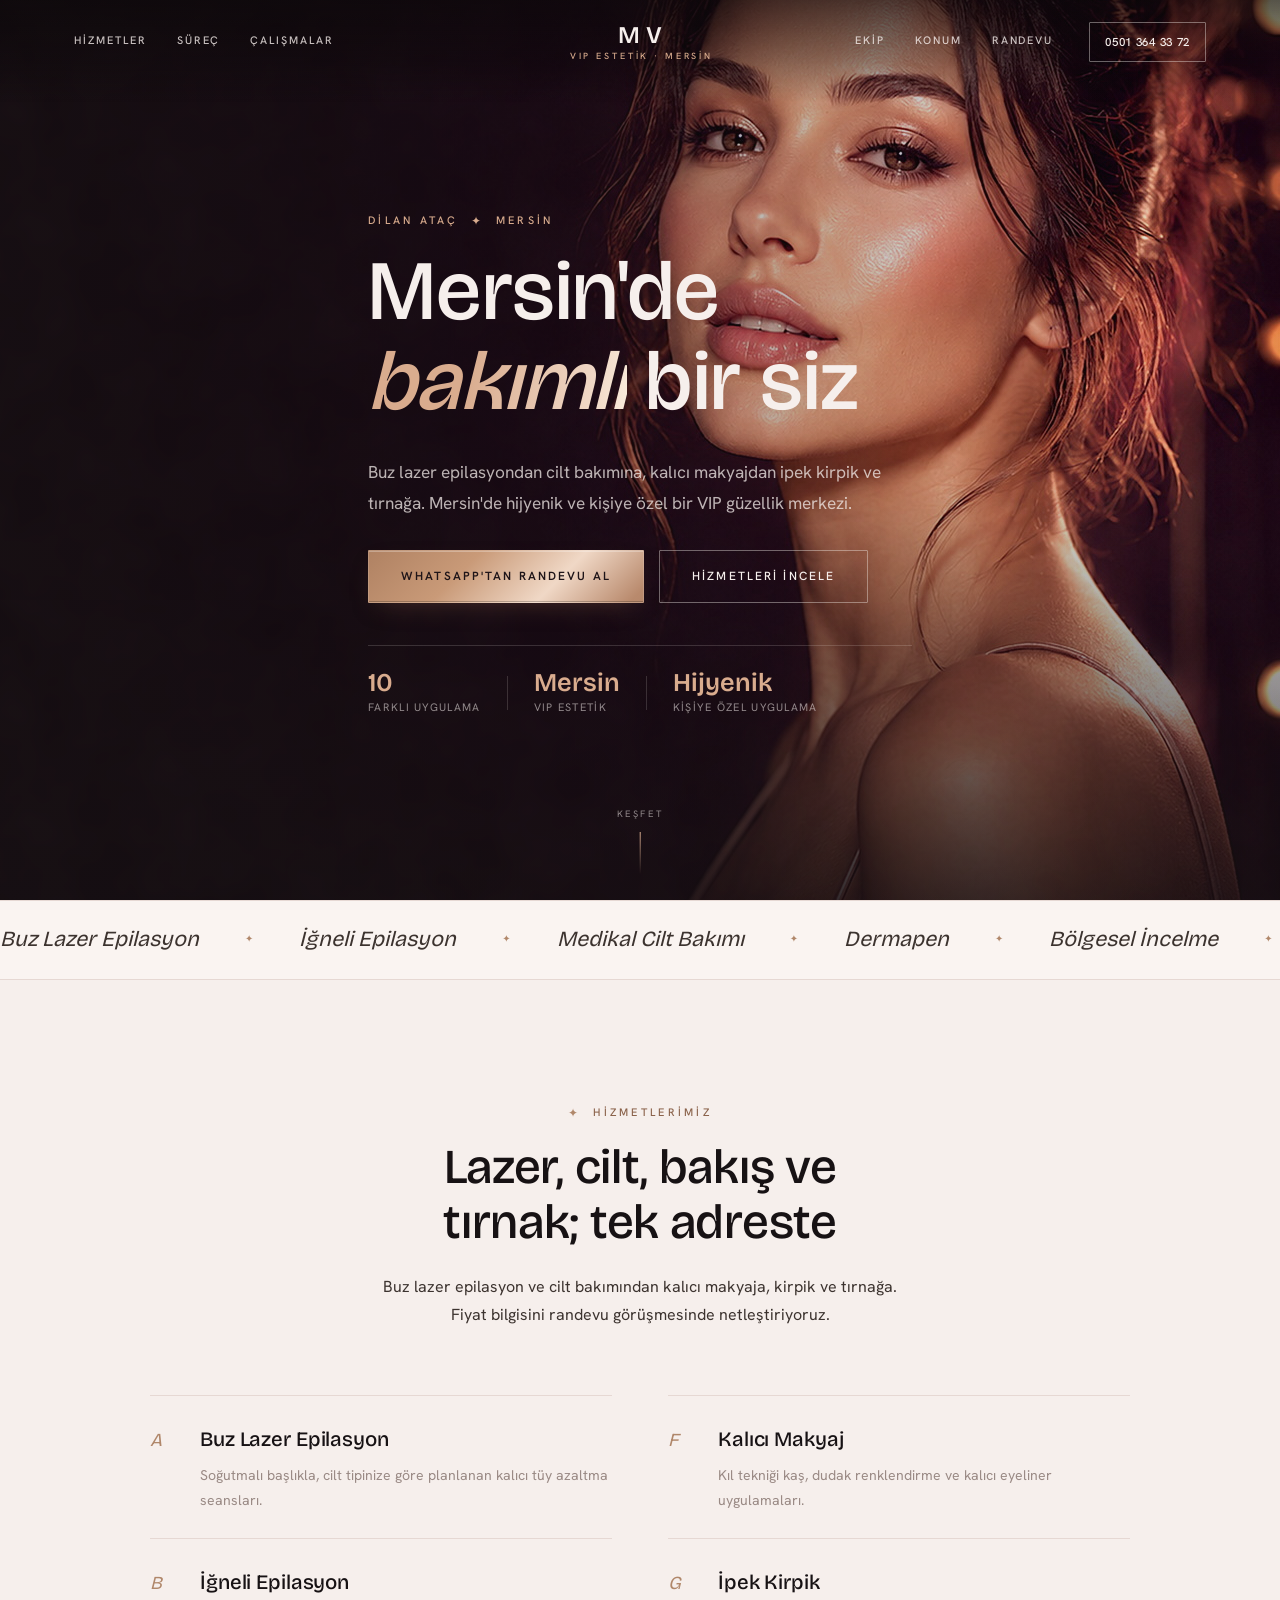
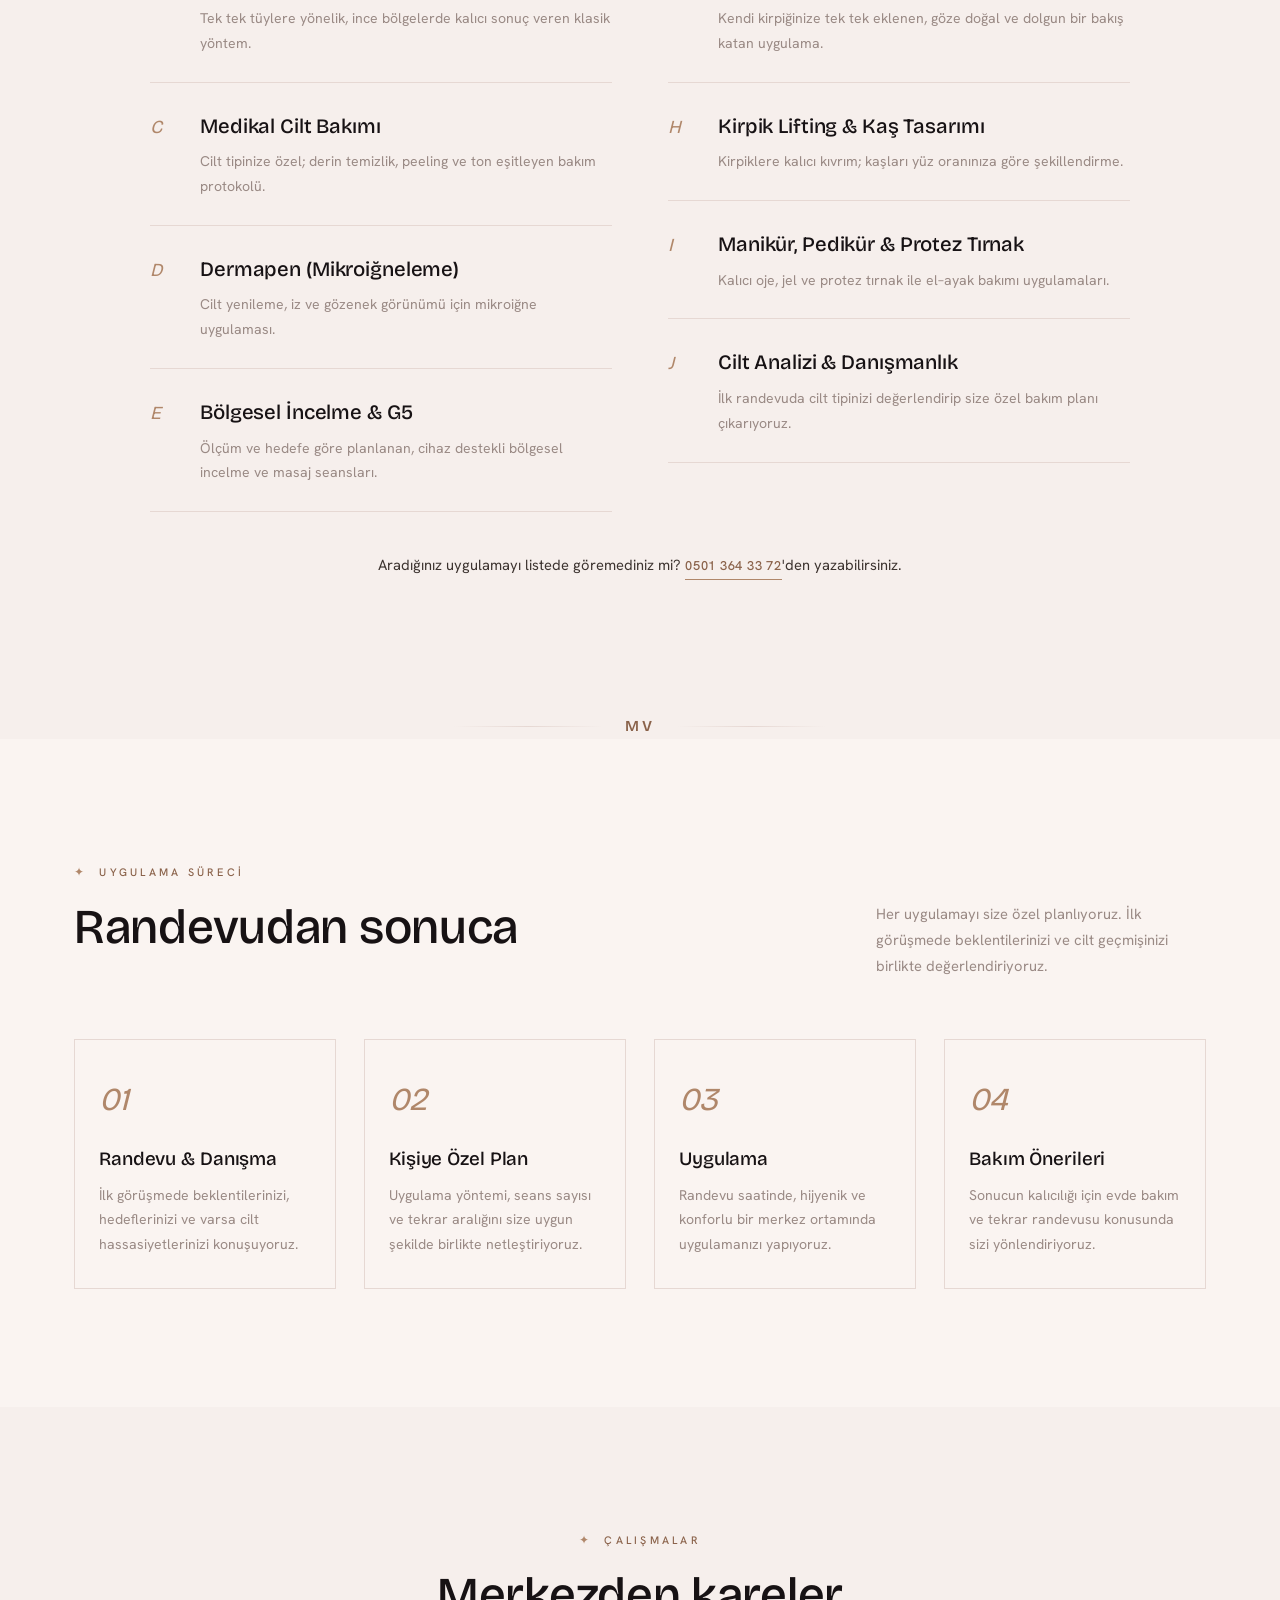
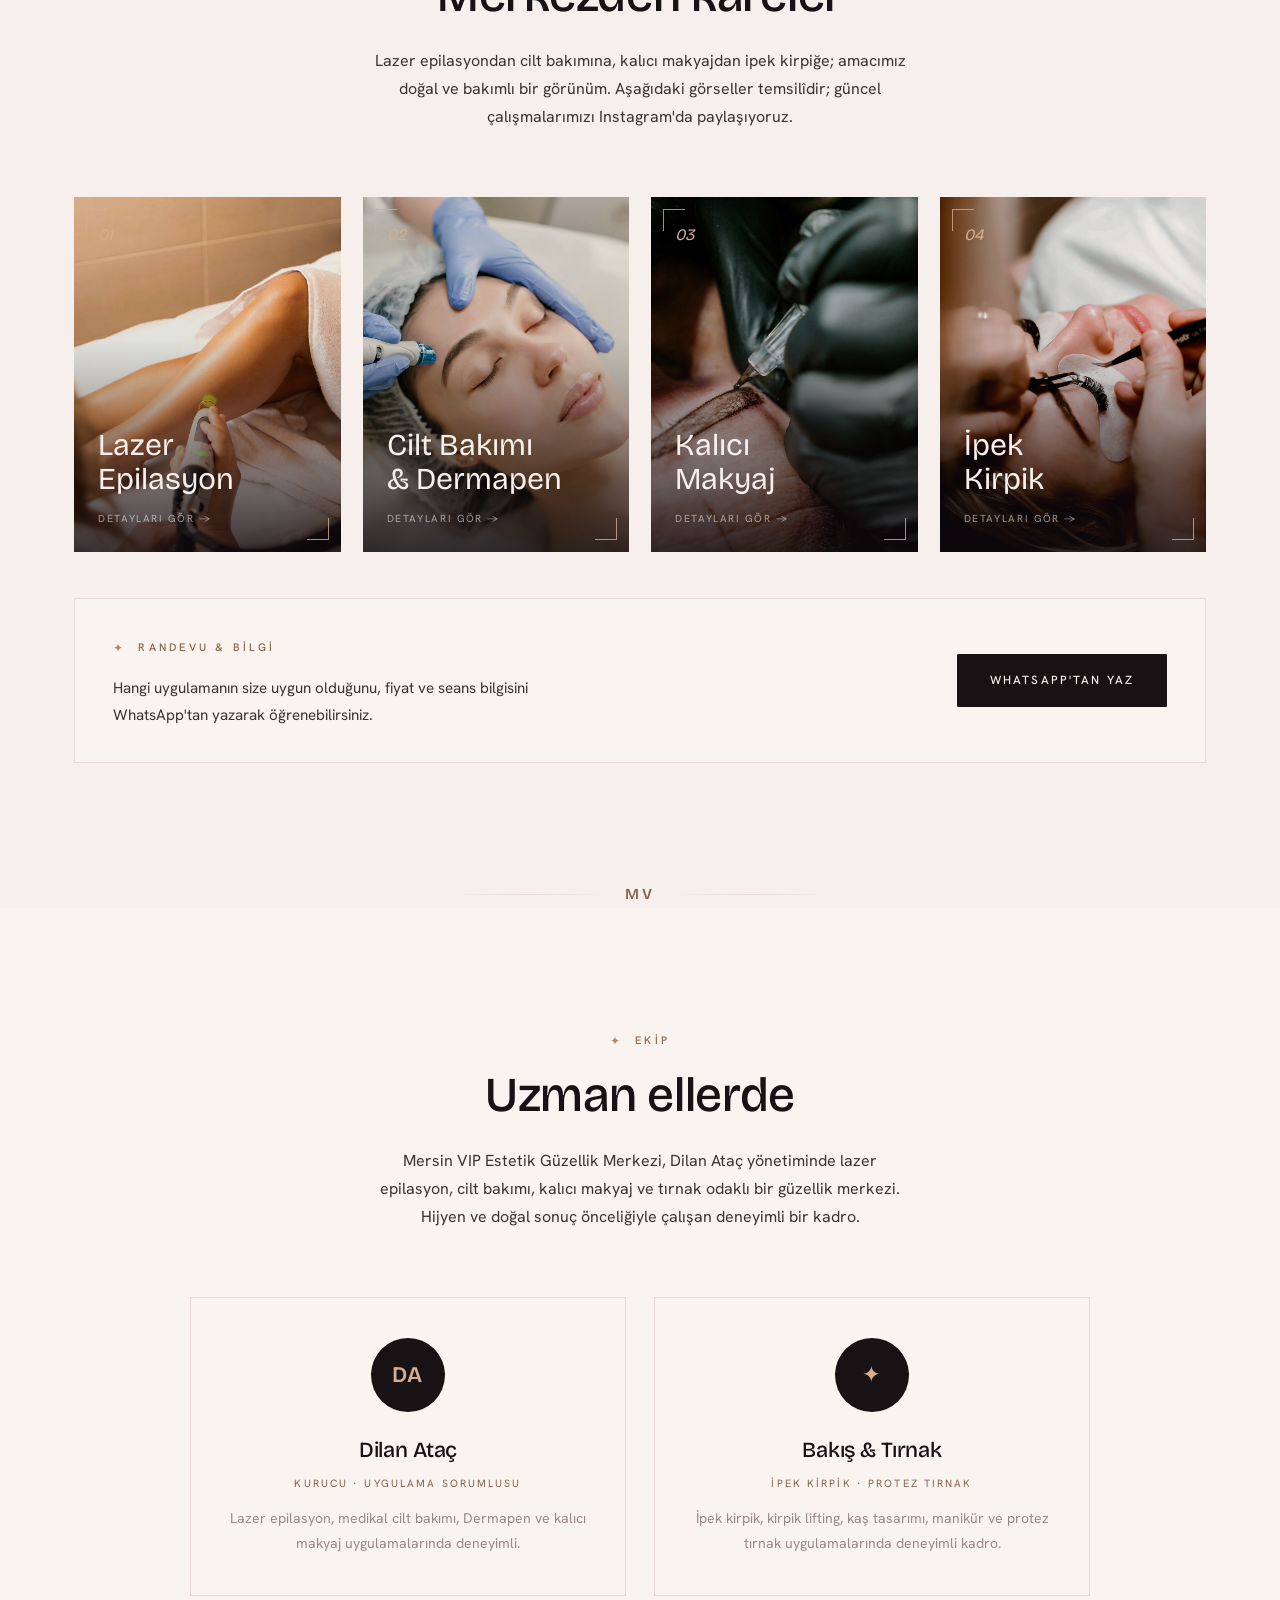
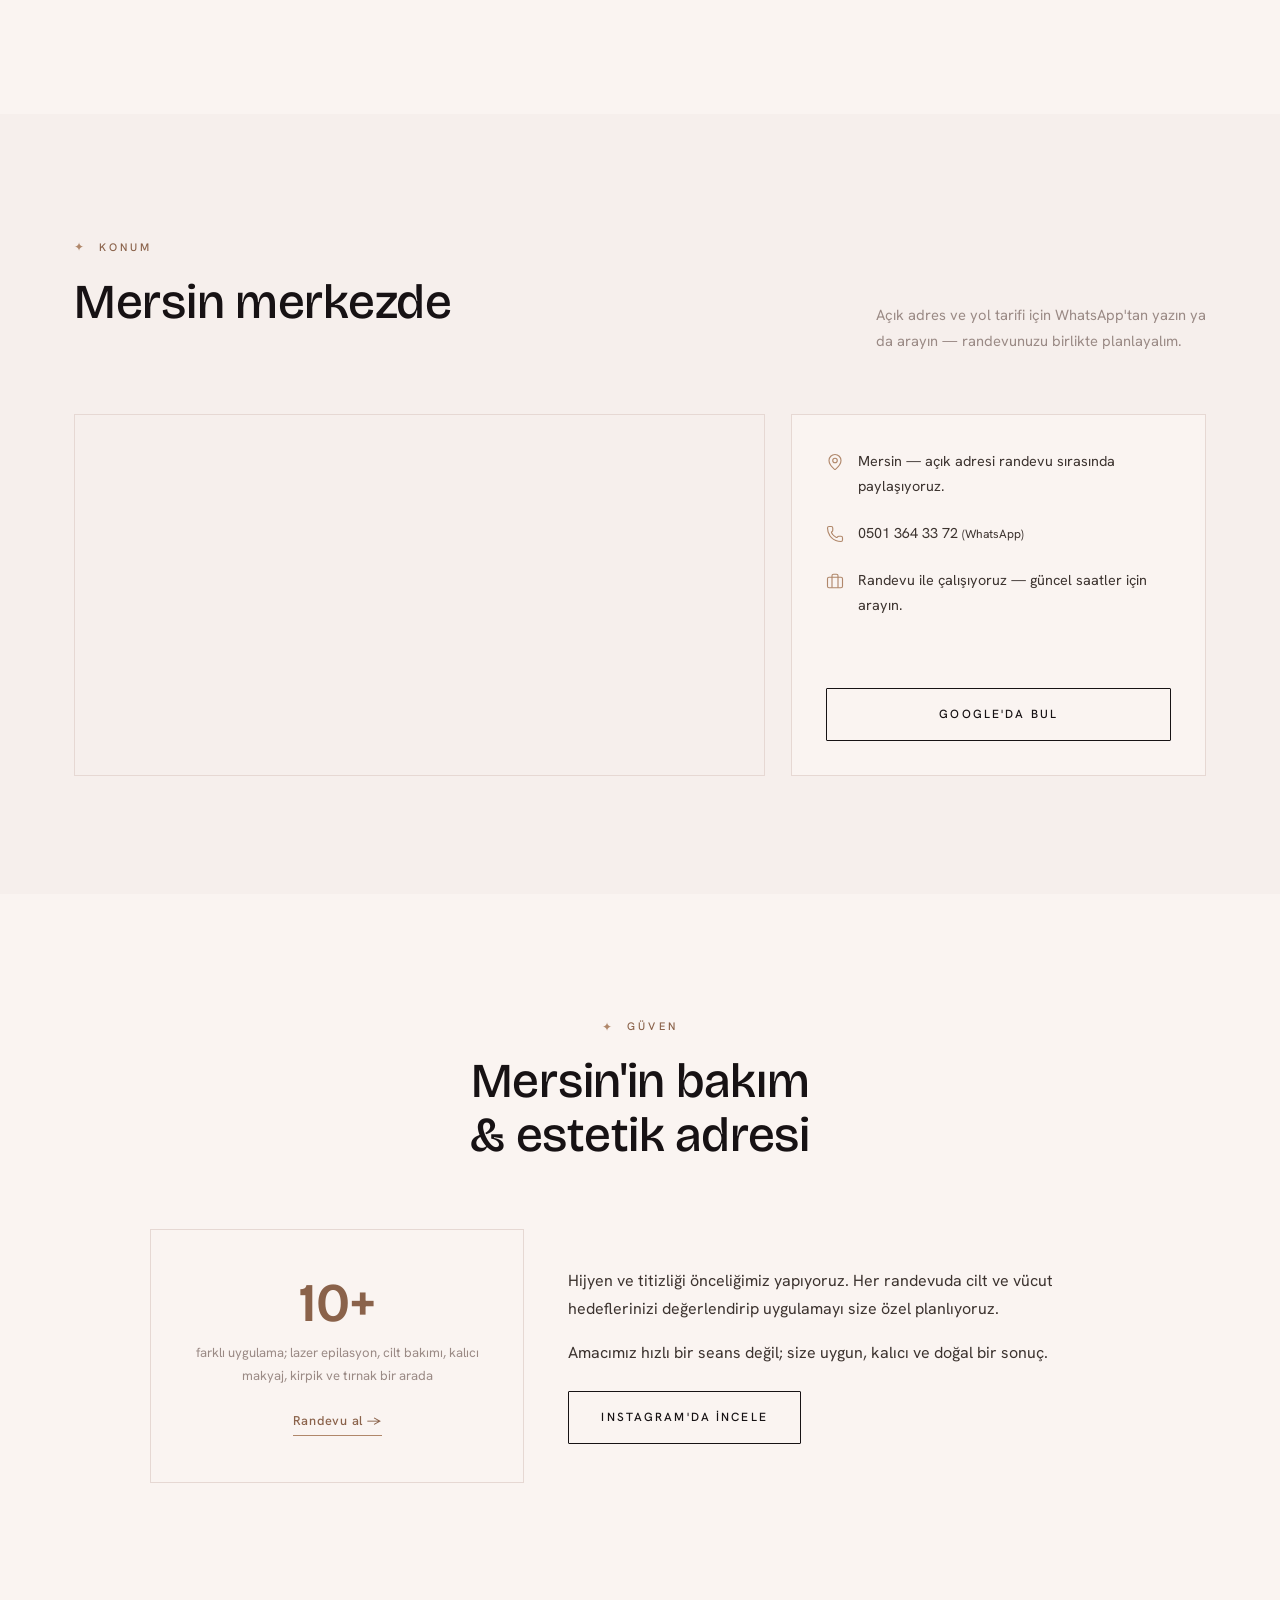
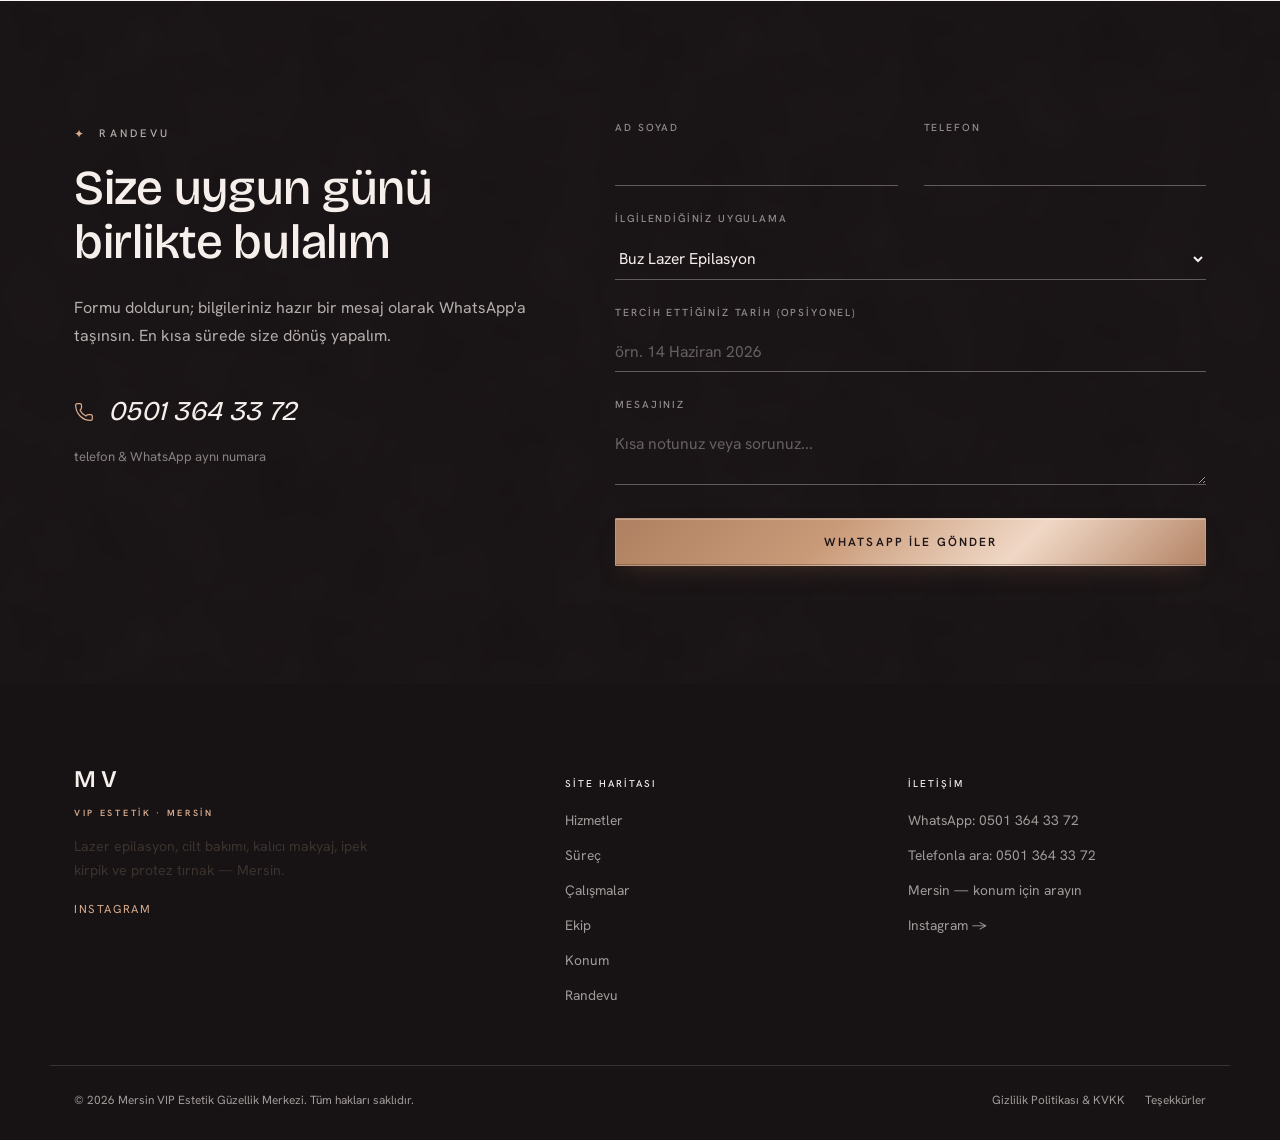
==== index.html @ 40fb7414 "Mersin VIP Estetik Güzellik Merkezi — tanıtım sitesi (Rose Noir, header fix)" ====
<!DOCTYPE html>
<html lang="tr" class="no-js">
<head>
<meta charset="UTF-8">
<script>document.documentElement.classList.remove('no-js');document.documentElement.classList.add('js');</script>
<meta name="viewport" content="width=device-width, initial-scale=1.0">
<meta name="theme-color" content="#171214">
<title>Mersin VIP Estetik Güzellik Merkezi | Lazer Epilasyon, Cilt Bakımı & Kalıcı Makyaj</title>
<meta name="description" content="Mersin VIP Estetik Güzellik Merkezi (Dilan Ataç) — buz lazer epilasyon, iğneli epilasyon, medikal cilt bakımı, Dermapen, bölgesel incelme, kalıcı makyaj, ipek kirpik ve protez tırnak. Hijyenik, kişiye özel. Randevu & WhatsApp: 0501 364 33 72.">
<meta name="robots" content="index, follow">
<meta name="author" content="Mersin VIP Estetik Güzellik Merkezi">
<link rel="canonical" href="https://frostaqemelih.github.io/mersin-vip-estetik/">

<meta property="og:type" content="business.business">
<meta property="og:site_name" content="Mersin VIP Estetik Güzellik Merkezi">
<meta property="og:title" content="Mersin VIP Estetik Güzellik Merkezi | Lazer Epilasyon & Cilt Bakımı">
<meta property="og:description" content="Mersin'de lazer epilasyon, cilt bakımı, kalıcı makyaj, ipek kirpik ve protez tırnak — hijyenik, kişiye özel bir güzellik merkezi. Randevu & WhatsApp: 0501 364 33 72.">
<meta property="og:image" content="https://frostaqemelih.github.io/mersin-vip-estetik/images/og-cover.jpg">
<meta property="og:image:alt" content="Mersin VIP Estetik Güzellik Merkezi — rose gold monogramlı marka görseli">
<meta property="og:url" content="https://frostaqemelih.github.io/mersin-vip-estetik/">
<meta property="og:locale" content="tr_TR">
<meta name="twitter:card" content="summary_large_image">
<meta name="twitter:title" content="Mersin VIP Estetik Güzellik Merkezi | Lazer Epilasyon & Cilt Bakımı">
<meta name="twitter:description" content="Mersin'de lazer epilasyon, cilt bakımı, kalıcı makyaj, ipek kirpik ve protez tırnak. Hijyenik, kişiye özel bir güzellik merkezi. Randevu & WhatsApp: 0501 364 33 72.">
<meta name="twitter:image" content="https://frostaqemelih.github.io/mersin-vip-estetik/images/og-cover.jpg">

<!-- YAYIN NOTU: Meta/OG/JSON-LD/robots.txt/sitemap.xml içindeki https://frostaqemelih.github.io/mersin-vip-estetik adresi
     yer tutucudur. Gerçek alan adı bağlandığında tüm dosyalarda tek seferde değiştirin. -->
<!-- ADRES: İşletmenin açık adresi (mahalle/cadde/no) IG bio'da yoktu; işletmeden alınıp
     JSON-LD "address", Konum bölümü ve harita sorgusu güncellenmelidir. -->
<!-- GOOGLE SEARCH CONSOLE: Doğrulama meta etiketi işletme sahibinin kendi Google hesabıyla
     eklenmelidir; bu adım tarafımızdan tamamlanamaz. Kod alındığında alttaki satırı açın:
<meta name="google-site-verification" content="BURAYA-DOGRULAMA-KODU">
-->

<link rel="icon" href="data:image/svg+xml,%3Csvg xmlns='http://www.w3.org/2000/svg' viewBox='0 0 100 100'%3E%3Crect width='100' height='100' rx='6' fill='%23171214'/%3E%3Ctext x='50' y='62' font-family='Georgia,serif' font-weight='600' font-size='34' fill='%23f0d8c6' text-anchor='middle' letter-spacing='1'%3EMV%3C/text%3E%3C/svg%3E">
<link rel="apple-touch-icon" href="data:image/svg+xml,%3Csvg xmlns='http://www.w3.org/2000/svg' viewBox='0 0 100 100'%3E%3Crect width='100' height='100' fill='%23171214'/%3E%3Ctext x='50' y='62' font-family='Georgia,serif' font-weight='600' font-size='34' fill='%23f0d8c6' text-anchor='middle'%3EMV%3C/text%3E%3C/svg%3E">
<link rel="preconnect" href="https://fonts.googleapis.com">
<link rel="preconnect" href="https://fonts.gstatic.com" crossorigin>
<link rel="stylesheet" href="styles.css?v=1">

<script type="application/ld+json">
{
  "@context": "https://schema.org",
  "@type": "BeautySalon",
  "name": "Mersin VIP Estetik Güzellik Merkezi",
  "image": "https://frostaqemelih.github.io/mersin-vip-estetik/images/og-cover.jpg",
  "description": "Mersin'de buz lazer epilasyon, iğneli epilasyon, medikal cilt bakımı, Dermapen, bölgesel incelme, kalıcı makyaj, ipek kirpik ve protez tırnak sunan güzellik merkezi. Hijyenik; her uygulama kişiye özel planlanır.",
  "url": "https://frostaqemelih.github.io/mersin-vip-estetik/",
  "telephone": "+905013643372",
  "priceRange": "₺₺",
  "address": {
    "@type": "PostalAddress",
    "addressLocality": "Mersin",
    "addressRegion": "Mersin",
    "addressCountry": "TR"
  },
  "areaServed": { "@type": "AdministrativeArea", "name": "Mersin" },
  "sameAs": [
    "https://www.instagram.com/mersinvipestetikguzellik/"
  ],
  "makesOffer": [
    { "@type": "Offer", "itemOffered": { "@type": "Service", "name": "Buz Lazer Epilasyon" } },
    { "@type": "Offer", "itemOffered": { "@type": "Service", "name": "İğneli Epilasyon" } },
    { "@type": "Offer", "itemOffered": { "@type": "Service", "name": "Medikal Cilt Bakımı" } },
    { "@type": "Offer", "itemOffered": { "@type": "Service", "name": "Dermapen (Mikroiğneleme)" } },
    { "@type": "Offer", "itemOffered": { "@type": "Service", "name": "Bölgesel İncelme ve G5" } },
    { "@type": "Offer", "itemOffered": { "@type": "Service", "name": "Kalıcı Makyaj (Microblading ve Dudak)" } },
    { "@type": "Offer", "itemOffered": { "@type": "Service", "name": "İpek Kirpik" } },
    { "@type": "Offer", "itemOffered": { "@type": "Service", "name": "Kirpik Lifting ve Kaş Tasarımı" } },
    { "@type": "Offer", "itemOffered": { "@type": "Service", "name": "Manikür, Pedikür ve Protez Tırnak" } },
    { "@type": "Offer", "itemOffered": { "@type": "Service", "name": "Cilt Analizi ve Danışmanlık" } }
  ]
}
</script>
</head>
<body>

<!-- ================= AÇILIŞ EFEKTİ (LOADER) ================= -->
<div class="loader" id="loader" aria-hidden="true">
  <div class="loader-inner">
    <span class="loader-monogram" aria-hidden="true">
      <svg viewBox="0 0 120 120" width="72" height="72" role="img" aria-label="Mersin VIP Estetik monogramı">
        <circle cx="60" cy="60" r="56" fill="none" stroke="currentColor" stroke-width="1" opacity=".5"/>
        <circle class="loader-ring" cx="60" cy="60" r="56" fill="none" stroke="currentColor" stroke-width="1.6"/>
        <text x="60" y="74" text-anchor="middle" font-family="Georgia, serif" font-size="38" font-weight="600" fill="currentColor" letter-spacing="1">MV</text>
      </svg>
    </span>
    <span class="loader-word">MERSİN VIP</span>
    <span class="loader-line"></span>
  </div>
  <div class="loader-panel loader-panel-top"></div>
  <div class="loader-panel loader-panel-bottom"></div>
</div>
<noscript><style>.loader{display:none!important}</style></noscript>

<a href="#icerik" class="skip-link">İçeriğe geç</a>

<!-- ================= HEADER ================= -->
<header class="header" id="site-header">
  <div class="header-inner">
    <div class="header-side header-side-left">
      <button class="nav-toggle" id="nav-toggle" type="button" aria-label="Menüyü aç" aria-expanded="false" aria-controls="nav-mobile">
        <svg viewBox="0 0 24 24" width="16" height="16" fill="none" stroke="currentColor" stroke-width="1.5" stroke-linecap="round" aria-hidden="true"><path d="M3 6h18M3 12h18M3 18h18"/></svg>
      </button>
      <nav class="nav nav-left" aria-label="Ana menü (sol)">
        <a href="#hizmetler">Hizmetler</a>
        <a href="#surec">Süreç</a>
        <a href="#calismalar">Çalışmalar</a>
      </nav>
    </div>

    <a href="#top" class="logo" aria-label="Mersin VIP Estetik Güzellik Merkezi ana sayfa">
      <span class="logo-name">MV</span>
      <span class="logo-sub">VIP Estetik · Mersin</span>
    </a>

    <div class="header-side header-side-right">
      <nav class="nav nav-right" aria-label="Ana menü (sağ)">
        <a href="#ekip">Ekip</a>
        <a href="#konum">Konum</a>
        <a href="#randevu">Randevu</a>
      </nav>
      <a href="https://wa.me/905013643372" target="_blank" rel="noopener" class="header-phone">0501 364 33 72</a>
    </div>
  </div>
</header>

<nav class="nav-mobile" id="nav-mobile" aria-hidden="true">
  <button class="close-btn" id="nav-close" type="button" aria-label="Menüyü kapat">✕</button>
  <a href="#hizmetler">Hizmetler</a>
  <a href="#surec">Süreç</a>
  <a href="#calismalar">Çalışmalar</a>
  <a href="#ekip">Ekip</a>
  <a href="#konum">Konum</a>
  <a href="#yorumlar">Güven</a>
  <a href="#randevu">Randevu</a>
  <a class="nav-mobile-cta" href="https://wa.me/905013643372?text=Merhaba%2C%20Mersin%20VIP%20Estetik%27ten%20randevu%20almak%20istiyorum." target="_blank" rel="noopener">WhatsApp'tan Randevu</a>
</nav>

<main id="icerik">

  <!-- ================= HERO (sabit giriş görseli) ================= -->
  <section class="scrollhero" id="top">
    <div class="sh-stage">
      <div class="sh-bg" aria-hidden="true">
        <div class="sh-layer is-active" data-layer="0" style="background-image:url('images/hero-1.jpg?v=1')"></div>
        <span class="sh-veil"></span>
        <span class="hero-grain"></span>
      </div>

      <div class="container sh-content">
        <p class="eyebrow eyebrow-light sh-eyebrow">Dilan Ataç <span class="diamond">✦</span> Mersin</p>
        <h1 class="sh-title">
          <span class="line"><span>Mersin'de</span></span>
          <span class="line"><span><em class="shimmer">bakımlı</em> bir siz</span></span>
        </h1>
        <p class="sh-sub">Buz lazer epilasyondan cilt bakımına, kalıcı makyajdan ipek kirpik ve tırnağa. Mersin'de hijyenik ve kişiye özel bir VIP güzellik merkezi.</p>
        <div class="hero-actions sh-actions">
          <a class="btn btn-gold" data-magnetic href="https://wa.me/905013643372?text=Merhaba%2C%20Mersin%20VIP%20Estetik%27ten%20randevu%20almak%20istiyorum." target="_blank" rel="noopener">WhatsApp'tan Randevu Al</a>
          <a class="btn btn-ghost-light" href="#hizmetler">Hizmetleri İncele</a>
        </div>
        <div class="hero-trust sh-trust">
          <div class="trust-item"><strong data-count="10">10</strong><span>farklı uygulama</span></div>
          <span class="trust-sep" aria-hidden="true"></span>
          <div class="trust-item"><strong>Mersin</strong><span>VIP Estetik</span></div>
          <span class="trust-sep" aria-hidden="true"></span>
          <div class="trust-item"><strong>Hijyenik</strong><span>kişiye özel uygulama</span></div>
        </div>
      </div>

      <a href="#hizmetler" class="sh-hint" aria-label="Aşağı kaydır"><span class="sh-hint-word">Keşfet</span><span class="sh-hint-line"></span></a>
    </div>
  </section>

  <!-- ================= MARQUEE ŞERİDİ ================= -->
  <div class="marquee" aria-hidden="true">
    <div class="marquee-track">
      <span>Buz Lazer Epilasyon</span><span>İğneli Epilasyon</span><span>Medikal Cilt Bakımı</span><span>Dermapen</span><span>Bölgesel İncelme</span><span>G5 Masaj</span><span>Kalıcı Makyaj</span><span>İpek Kirpik</span><span>Kaş Tasarımı</span><span>Protez Tırnak</span><span>Buz Lazer Epilasyon</span><span>İğneli Epilasyon</span><span>Medikal Cilt Bakımı</span><span>Dermapen</span><span>Bölgesel İncelme</span><span>G5 Masaj</span><span>Kalıcı Makyaj</span><span>İpek Kirpik</span><span>Kaş Tasarımı</span><span>Protez Tırnak</span>
    </div>
  </div>

  <!-- ================= HİZMETLER ================= -->
  <section id="hizmetler" class="section">
    <div class="container">
      <div class="section-head reveal">
        <p class="eyebrow"><span class="diamond">✦</span> Hizmetlerimiz</p>
        <h2 class="section-title">Lazer, cilt, bakış ve tırnak; tek adreste</h2>
        <p class="section-lead">Buz lazer epilasyon ve cilt bakımından kalıcı makyaja, kirpik ve tırnağa. Fiyat bilgisini randevu görüşmesinde netleştiriyoruz.</p>
      </div>

      <div class="menu">
        <div class="menu-col">
          <article class="menu-row">
            <span class="menu-idx">A</span>
            <div class="menu-body"><h3>Buz Lazer Epilasyon</h3><p>Soğutmalı başlıkla, cilt tipinize göre planlanan kalıcı tüy azaltma seansları.</p></div>
          </article>
          <article class="menu-row">
            <span class="menu-idx">B</span>
            <div class="menu-body"><h3>İğneli Epilasyon</h3><p>Tek tek tüylere yönelik, ince bölgelerde kalıcı sonuç veren klasik yöntem.</p></div>
          </article>
          <article class="menu-row">
            <span class="menu-idx">C</span>
            <div class="menu-body"><h3>Medikal Cilt Bakımı</h3><p>Cilt tipinize özel; derin temizlik, peeling ve ton eşitleyen bakım protokolü.</p></div>
          </article>
          <article class="menu-row">
            <span class="menu-idx">D</span>
            <div class="menu-body"><h3>Dermapen (Mikroiğneleme)</h3><p>Cilt yenileme, iz ve gözenek görünümü için mikroiğne uygulaması.</p></div>
          </article>
          <article class="menu-row">
            <span class="menu-idx">E</span>
            <div class="menu-body"><h3>Bölgesel İncelme &amp; G5</h3><p>Ölçüm ve hedefe göre planlanan, cihaz destekli bölgesel incelme ve masaj seansları.</p></div>
          </article>
        </div>
        <div class="menu-col">
          <article class="menu-row">
            <span class="menu-idx">F</span>
            <div class="menu-body"><h3>Kalıcı Makyaj</h3><p>Kıl tekniği kaş, dudak renklendirme ve kalıcı eyeliner uygulamaları.</p></div>
          </article>
          <article class="menu-row">
            <span class="menu-idx">G</span>
            <div class="menu-body"><h3>İpek Kirpik</h3><p>Kendi kirpiğinize tek tek eklenen, göze doğal ve dolgun bir bakış katan uygulama.</p></div>
          </article>
          <article class="menu-row">
            <span class="menu-idx">H</span>
            <div class="menu-body"><h3>Kirpik Lifting &amp; Kaş Tasarımı</h3><p>Kirpiklere kalıcı kıvrım; kaşları yüz oranınıza göre şekillendirme.</p></div>
          </article>
          <article class="menu-row">
            <span class="menu-idx">I</span>
            <div class="menu-body"><h3>Manikür, Pedikür &amp; Protez Tırnak</h3><p>Kalıcı oje, jel ve protez tırnak ile el–ayak bakımı uygulamaları.</p></div>
          </article>
          <article class="menu-row">
            <span class="menu-idx">J</span>
            <div class="menu-body"><h3>Cilt Analizi &amp; Danışmanlık</h3><p>İlk randevuda cilt tipinizi değerlendirip size özel bakım planı çıkarıyoruz.</p></div>
          </article>
        </div>
      </div>

      <div class="menu-note reveal">
        <p>Aradığınız uygulamayı listede göremediniz mi? <a class="link-gold" href="https://wa.me/905013643372" target="_blank" rel="noopener">0501 364 33 72</a>'den yazabilirsiniz.</p>
      </div>
    </div>
  </section>

  <div class="monogram-divider" aria-hidden="true"><span></span><b>MV</b><span></span></div>

  <!-- ================= UYGULAMA SÜRECİ ================= -->
  <section id="surec" class="section section-alt">
    <div class="container">
      <div class="section-head split reveal">
        <div>
          <p class="eyebrow"><span class="diamond">✦</span> Uygulama Süreci</p>
          <h2 class="section-title">Randevudan sonuca</h2>
        </div>
        <p class="section-note">Her uygulamayı size özel planlıyoruz. İlk görüşmede beklentilerinizi ve cilt geçmişinizi birlikte değerlendiriyoruz.</p>
      </div>

      <ol class="steps">
        <li class="step reveal">
          <span class="step-no">01</span>
          <h3>Randevu &amp; Danışma</h3>
          <p>İlk görüşmede beklentilerinizi, hedeflerinizi ve varsa cilt hassasiyetlerinizi konuşuyoruz.</p>
        </li>
        <li class="step reveal">
          <span class="step-no">02</span>
          <h3>Kişiye Özel Plan</h3>
          <p>Uygulama yöntemi, seans sayısı ve tekrar aralığını size uygun şekilde birlikte netleştiriyoruz.</p>
        </li>
        <li class="step reveal">
          <span class="step-no">03</span>
          <h3>Uygulama</h3>
          <p>Randevu saatinde, hijyenik ve konforlu bir merkez ortamında uygulamanızı yapıyoruz.</p>
        </li>
        <li class="step reveal">
          <span class="step-no">04</span>
          <h3>Bakım Önerileri</h3>
          <p>Sonucun kalıcılığı için evde bakım ve tekrar randevusu konusunda sizi yönlendiriyoruz.</p>
        </li>
      </ol>
    </div>
  </section>

  <!-- ================= ÇALIŞMALAR / INSTAGRAM ================= -->
  <section id="calismalar" class="section">
    <div class="container">
      <div class="section-head reveal">
        <p class="eyebrow"><span class="diamond">✦</span> Çalışmalar</p>
        <h2 class="section-title">Merkezden kareler</h2>
        <p class="section-lead">Lazer epilasyondan cilt bakımına, kalıcı makyajdan ipek kirpiğe; amacımız doğal ve bakımlı bir görünüm. Aşağıdaki görseller temsilîdir; güncel çalışmalarımızı Instagram'da paylaşıyoruz.</p>
      </div>

      <div class="lookbook">
        <a class="look-card" href="https://www.instagram.com/mersinvipestetikguzellik/" target="_blank" rel="noopener">
          <img class="look-photo" src="images/calisma-1.jpg" alt="Mersin VIP Estetik buz lazer epilasyon — temsilî görsel" loading="lazy">
          <span class="look-corner tl"></span><span class="look-corner br"></span>
          <span class="look-kicker">01</span>
          <span class="look-word">Lazer<br>Epilasyon</span>
          <span class="look-go">Detayları gör →</span>
        </a>
        <a class="look-card" href="https://www.instagram.com/mersinvipestetikguzellik/" target="_blank" rel="noopener">
          <img class="look-photo" src="images/calisma-2.jpg" alt="Mersin VIP Estetik medikal cilt bakımı ve Dermapen — temsilî görsel" loading="lazy">
          <span class="look-corner tl"></span><span class="look-corner br"></span>
          <span class="look-kicker">02</span>
          <span class="look-word">Cilt Bakımı<br>&amp; Dermapen</span>
          <span class="look-go">Detayları gör →</span>
        </a>
        <a class="look-card" href="https://www.instagram.com/mersinvipestetikguzellik/" target="_blank" rel="noopener">
          <img class="look-photo" src="images/calisma-3.jpg" alt="Mersin VIP Estetik kalıcı makyaj ve microblading — temsilî görsel" loading="lazy">
          <span class="look-corner tl"></span><span class="look-corner br"></span>
          <span class="look-kicker">03</span>
          <span class="look-word">Kalıcı<br>Makyaj</span>
          <span class="look-go">Detayları gör →</span>
        </a>
        <a class="look-card" href="https://www.instagram.com/mersinvipestetikguzellik/" target="_blank" rel="noopener">
          <img class="look-photo" src="images/calisma-4.jpg" alt="Mersin VIP Estetik ipek kirpik uygulaması — temsilî görsel" loading="lazy">
          <span class="look-corner tl"></span><span class="look-corner br"></span>
          <span class="look-kicker">04</span>
          <span class="look-word">İpek<br>Kirpik</span>
          <span class="look-go">Detayları gör →</span>
        </a>
      </div>

      <!-- FOTOĞRAF EKLEME: İşletmenin kendi çektiği/rıza verdiği gerçek öncesi–sonrası kareleri
           hazır olduğunda calisma-1..4.jpg dosyalarını değiştirin. Yönerge: images/README.txt.
           Öncesi/sonrası görselleri yalnızca müşteri rızasıyla ve gerçek kareyle eklenmelidir; asla üretilmez. -->

      <div class="ig-callout reveal">
        <div>
          <p class="eyebrow"><span class="diamond">✦</span> Randevu &amp; Bilgi</p>
          <p class="ig-text">Hangi uygulamanın size uygun olduğunu, fiyat ve seans bilgisini WhatsApp'tan yazarak öğrenebilirsiniz.</p>
        </div>
        <a class="btn btn-dark" href="https://wa.me/905013643372?text=Merhaba%2C%20Mersin%20VIP%20Estetik%20hakk%C4%B1nda%20bilgi%20almak%20istiyorum." target="_blank" rel="noopener">WhatsApp'tan Yaz</a>
      </div>
    </div>
  </section>

  <div class="monogram-divider" aria-hidden="true"><span></span><b>MV</b><span></span></div>

  <!-- ================= EKİP ================= -->
  <section id="ekip" class="section section-alt">
    <div class="container">
      <div class="section-head reveal">
        <p class="eyebrow"><span class="diamond">✦</span> Ekip</p>
        <h2 class="section-title">Uzman ellerde</h2>
        <p class="section-lead">Mersin VIP Estetik Güzellik Merkezi, Dilan Ataç yönetiminde lazer epilasyon, cilt bakımı, kalıcı makyaj ve tırnak odaklı bir güzellik merkezi. Hijyen ve doğal sonuç önceliğiyle çalışan deneyimli bir kadro.</p>
      </div>

      <div class="team">
        <article class="team-card reveal">
          <span class="team-avatar" aria-hidden="true">DA</span>
          <h3>Dilan Ataç</h3>
          <p class="team-role">Kurucu · Uygulama Sorumlusu</p>
          <p>Lazer epilasyon, medikal cilt bakımı, Dermapen ve kalıcı makyaj uygulamalarında deneyimli.</p>
        </article>
        <article class="team-card reveal">
          <span class="team-avatar" aria-hidden="true">✦</span>
          <h3>Bakış &amp; Tırnak</h3>
          <p class="team-role">İpek Kirpik · Protez Tırnak</p>
          <p>İpek kirpik, kirpik lifting, kaş tasarımı, manikür ve protez tırnak uygulamalarında deneyimli kadro.</p>
        </article>
      </div>
      <!-- EKİP FOTOĞRAFI: Belirli kişilerin yapay zekâ ile üretilmiş görselleri kullanılmaz.
           Gerçek ekip fotoğrafları geldiğinde avatarların yerine eklenebilir (images/README.txt). -->
    </div>
  </section>

  <!-- ================= KONUM ================= -->
  <section id="konum" class="section">
    <div class="container">
      <div class="section-head split reveal">
        <div>
          <p class="eyebrow"><span class="diamond">✦</span> Konum</p>
          <h2 class="section-title">Mersin merkezde</h2>
        </div>
        <p class="section-note">Açık adres ve yol tarifi için WhatsApp'tan yazın ya da arayın — randevunuzu birlikte planlayalım.</p>
      </div>

      <div class="location-layout">
        <div class="map-frame reveal reveal-left">
          <iframe
            title="Mersin VIP Estetik Güzellik Merkezi konum haritası"
            src="https://www.google.com/maps?q=Mersin%20VIP%20Estetik%20G%C3%BCzellik%20Merkezi%20Dilan%20Ata%C3%A7%20Mersin&output=embed"
            loading="lazy" referrerpolicy="no-referrer-when-downgrade"></iframe>
        </div>
        <div class="location-card reveal reveal-right">
          <div class="info-item">
            <svg class="icon" viewBox="0 0 24 24" fill="none" stroke="currentColor" stroke-width="1.5" aria-hidden="true"><path d="M20 10c0 4.993-5.539 10.193-7.399 11.799a1 1 0 0 1-1.202 0C9.539 20.193 4 14.993 4 10a8 8 0 0 1 16 0"/><circle cx="12" cy="10" r="3"/></svg>
            <span>Mersin — açık adresi randevu sırasında paylaşıyoruz.</span>
          </div>
          <div class="info-item">
            <svg class="icon" viewBox="0 0 24 24" fill="none" stroke="currentColor" stroke-width="1.5" aria-hidden="true"><path d="M13.832 16.568a1 1 0 0 0 1.213-.303l.355-.465A2 2 0 0 1 17 15h3a2 2 0 0 1 2 2v3a2 2 0 0 1-2 2A18 18 0 0 1 2 4a2 2 0 0 1 2-2h3a2 2 0 0 1 2 2v3a2 2 0 0 1-.8 1.6l-.468.351a1 1 0 0 0-.292 1.233 14 14 0 0 0 6.392 6.384"/></svg>
            <span><a href="https://wa.me/905013643372" target="_blank" rel="noopener">0501 364 33 72</a> <small>(WhatsApp)</small></span>
          </div>
          <div class="info-item">
            <svg class="icon" viewBox="0 0 24 24" fill="none" stroke="currentColor" stroke-width="1.5" aria-hidden="true"><rect x="2" y="7" width="20" height="14" rx="2"/><path d="M16 21V5a2 2 0 0 0-2-2h-4a2 2 0 0 0-2 2v16"/></svg>
            <span>Randevu ile çalışıyoruz — güncel saatler için arayın.</span>
          </div>
          <a href="https://www.google.com/maps/search/?api=1&query=Mersin%20VIP%20Estetik%20G%C3%BCzellik%20Merkezi%20Mersin" target="_blank" rel="noopener" class="btn btn-ghost btn-block">Google'da Bul</a>
        </div>
      </div>
    </div>
  </section>

  <!-- ================= YORUMLAR / GÜVEN ================= -->
  <section id="yorumlar" class="section section-alt">
    <div class="container">
      <div class="section-head reveal">
        <p class="eyebrow" style="justify-content:center;"><span class="diamond">✦</span> Güven</p>
        <h2 class="section-title">Mersin'in bakım &amp; estetik adresi</h2>
      </div>

      <div class="trust-grid">
        <div class="trust-stat reveal reveal-left">
          <p class="trust-huge"><span data-count="10">10</span>+</p>
          <p class="trust-cap">farklı uygulama; lazer epilasyon, cilt bakımı, kalıcı makyaj, kirpik ve tırnak bir arada</p>
          <a class="link-gold" href="https://wa.me/905013643372" target="_blank" rel="noopener">Randevu al →</a>
        </div>
        <div class="trust-copy reveal reveal-right">
          <p>Hijyen ve titizliği önceliğimiz yapıyoruz. Her randevuda cilt ve vücut hedeflerinizi değerlendirip uygulamayı size özel planlıyoruz.</p>
          <p>Amacımız hızlı bir seans değil; size uygun, kalıcı ve doğal bir sonuç.</p>
          <a class="btn btn-ghost" href="https://www.instagram.com/mersinvipestetikguzellik/" target="_blank" rel="noopener">Instagram'da İncele</a>
        </div>
      </div>
      <!-- GERÇEK YORUMLAR: İşletmenin onayladığı Google/Instagram yorumları geldiğinde,
           yorum kartları (isim + metin) bu alana eklenmelidir. Yorum ve isim asla uydurulmaz. -->
    </div>
  </section>

  <!-- ================= RANDEVU ================= -->
  <section id="randevu" class="section section-dark">
    <div class="container appointment-grid">
      <div class="reveal">
        <p class="eyebrow eyebrow-light"><span class="diamond">✦</span> Randevu</p>
        <h2 class="section-title">Size uygun günü birlikte bulalım</h2>
        <p>Formu doldurun; bilgileriniz hazır bir mesaj olarak WhatsApp'a taşınsın. En kısa sürede size dönüş yapalım.</p>
        <a href="https://wa.me/905013643372" target="_blank" rel="noopener" class="direct-link">
          <svg class="icon" viewBox="0 0 24 24" fill="none" stroke="currentColor" stroke-width="1.5" aria-hidden="true"><path d="M13.832 16.568a1 1 0 0 0 1.213-.303l.355-.465A2 2 0 0 1 17 15h3a2 2 0 0 1 2 2v3a2 2 0 0 1-2 2A18 18 0 0 1 2 4a2 2 0 0 1 2-2h3a2 2 0 0 1 2 2v3a2 2 0 0 1-.8 1.6l-.468.351a1 1 0 0 0-.292 1.233 14 14 0 0 0 6.392 6.384"/></svg>
          0501 364 33 72
        </a>
        <span class="direct-note">telefon &amp; WhatsApp aynı numara</span>
      </div>

      <form class="reveal" id="contact-form" novalidate>
        <div class="form-grid">
          <div class="field">
            <label for="ad">Ad Soyad</label>
            <input type="text" id="ad" name="ad" required autocomplete="name">
          </div>
          <div class="field">
            <label for="telefon">Telefon</label>
            <input type="tel" id="telefon" name="telefon" required autocomplete="tel" inputmode="tel">
          </div>
          <div class="field full">
            <label for="hizmet">İlgilendiğiniz Uygulama</label>
            <select id="hizmet" name="hizmet">
              <option>Buz Lazer Epilasyon</option>
              <option>İğneli Epilasyon</option>
              <option>Medikal Cilt Bakımı</option>
              <option>Dermapen (Mikroiğneleme)</option>
              <option>Bölgesel İncelme &amp; G5</option>
              <option>Kalıcı Makyaj</option>
              <option>İpek Kirpik</option>
              <option>Kirpik Lifting &amp; Kaş Tasarımı</option>
              <option>Manikür, Pedikür &amp; Protez Tırnak</option>
              <option>Cilt Analizi &amp; Danışmanlık</option>
              <option>Diğer</option>
            </select>
          </div>
          <div class="field full">
            <label for="tarih">Tercih Ettiğiniz Tarih (opsiyonel)</label>
            <input type="text" id="tarih" name="tarih" placeholder="örn. 14 Haziran 2026" autocomplete="off">
          </div>
          <div class="field full">
            <label for="mesaj">Mesajınız</label>
            <textarea id="mesaj" name="mesaj" rows="2" placeholder="Kısa notunuz veya sorunuz..."></textarea>
          </div>
        </div>
        <button type="submit" class="btn btn-gold btn-block">WhatsApp ile Gönder</button>
        <p class="form-success" id="form-success" role="status">
          Teşekkürler! WhatsApp'a yönlendiriliyorsunuz — mesajı gönderdiğinizde en kısa sürede size dönüş yapacağız.
          <a href="tesekkurler.html">Detaylı bilgi →</a>
        </p>
      </form>
    </div>
  </section>

</main>

<!-- ================= STICKY MOBİL CTA ================= -->
<div class="mobile-cta">
  <a class="mcta-call" href="tel:+905013643372">Ara</a>
  <a class="mcta-wa" href="https://wa.me/905013643372?text=Merhaba%2C%20Mersin%20VIP%20Estetik%27ten%20randevu%20almak%20istiyorum." target="_blank" rel="noopener">WhatsApp</a>
</div>

<!-- ================= FOOTER ================= -->
<footer class="footer">
  <div class="footer-inner">
    <div class="footer-brand">
      <p class="footer-logo">MV<span>VIP Estetik · Mersin</span></p>
      <p class="footer-tagline">Lazer epilasyon, cilt bakımı, kalıcı makyaj, ipek kirpik ve protez tırnak — Mersin.</p>
      <div class="footer-social">
        <a href="https://www.instagram.com/mersinvipestetikguzellik/" target="_blank" rel="noopener" aria-label="Instagram">Instagram</a>
      </div>
    </div>
    <div class="footer-col">
      <h5>Site Haritası</h5>
      <a href="#hizmetler">Hizmetler</a>
      <a href="#surec">Süreç</a>
      <a href="#calismalar">Çalışmalar</a>
      <a href="#ekip">Ekip</a>
      <a href="#konum">Konum</a>
      <a href="#randevu">Randevu</a>
    </div>
    <div class="footer-col">
      <h5>İletişim</h5>
      <a href="https://wa.me/905013643372" target="_blank" rel="noopener">WhatsApp: 0501 364 33 72</a>
      <a href="tel:+905013643372">Telefonla ara: 0501 364 33 72</a>
      <a href="https://www.google.com/maps/search/?api=1&query=Mersin%20VIP%20Estetik%20G%C3%BCzellik%20Merkezi%20Mersin" target="_blank" rel="noopener">Mersin — konum için arayın</a>
      <a href="https://www.instagram.com/mersinvipestetikguzellik/" target="_blank" rel="noopener">Instagram →</a>
    </div>
  </div>
  <div class="footer-bottom">
    <span>© <span id="year"></span> Mersin VIP Estetik Güzellik Merkezi. Tüm hakları saklıdır.</span>
    <span class="footer-legal-links">
      <a href="gizlilik-politikasi.html">Gizlilik Politikası &amp; KVKK</a>
      <a href="tesekkurler.html">Teşekkürler</a>
    </span>
  </div>
</footer>

<script src="script.js?v=1"></script>
</body>
</html>
---- styles.css ----
/* ===========================================================
   Mersin VIP Estetik Güzellik Merkezi — "Rose Noir" (Mersin · lazer epilasyon & VIP güzellik merkezi)
   Premium & lüks: sıcak erik-siyahı zemin + rose gold (gül altını)
   metalik + toz pembe vurgular + sıcak kemik beyazı.
   Bricolage Grotesque + Hanken Grotesk. İmza: ince rose gold çizgi + ✦ + "DÜ" monogram
   =========================================================== */

@import url('https://fonts.googleapis.com/css2?family=Bricolage+Grotesque:opsz,wght@12..96,400;12..96,500;12..96,600;12..96,700&family=Hanken+Grotesk:ital,wght@0,300;0,400;0,500;0,600;1,400&display=swap');

:root{
  /* ---- Palet: erik-siyahı + kemik beyazı + rose gold + toz pembe ---- */
  --noir: #0e0a0c;        /* en koyu ton — veil, en derin bölümler */
  --onyx: #171214;        /* sıcak erik near-black */
  --espresso: #241b20;
  --ivory: #f6efec;       /* sıcak kemik beyazı, hafif rosé */
  --paper: #faf4f1;
  --line: #e6d8d3;
  --muted: #9a8a85;
  --ink-soft: #3c332f;
  --rose: #c58f88;        /* toz pembe — küçük vurgular */
  --gold: #b0876a;        /* rose gold (açık zemin üstü orta) */
  --gold-deep: #8a624a;   /* açık zeminde metin/link için koyu rose gold */
  --gold-light: #d9ac8e;  /* koyu zeminde rose gold */
  --gold-shine: #f0d8c6;  /* metalik parıltı tepe noktası */
  --gold-gilt: linear-gradient(135deg, #9c6f52 0%, #c99a78 34%, #f0d8c6 52%, #b98a6d 68%, #8a5f45 100%);

  --font-display: 'Bricolage Grotesque', 'Segoe UI', system-ui, sans-serif;
  --font-body: 'Hanken Grotesk', -apple-system, BlinkMacSystemFont, 'Segoe UI', sans-serif;

  --container: 1180px;
  --pad: 24px;
}

:root[data-theme="dark"]{
  --onyx: #100c0e;
  --ivory: #171214;
  --paper: #1d161a;
  --line: #38302f;
  --muted: #9c8c87;
  --ink-soft: #ded3ce;
}

*, *::before, *::after{ box-sizing: border-box; }
html{ scroll-behavior: smooth; }
body{
  margin: 0; background: var(--ivory); color: var(--onyx);
  font-family: var(--font-body); font-weight: 400; line-height: 1.75;
  -webkit-font-smoothing: antialiased; overflow-x: hidden;
}
h1,h2,h3,h4{ font-family: var(--font-display); font-weight: 500; margin: 0 0 .5em; color: var(--onyx); letter-spacing: -.006em; font-optical-sizing: auto; }
.section-title,.sh-title{ text-wrap: balance; }
p{ margin: 0 0 1em; color: var(--ink-soft); }
a{ color: inherit; text-decoration: none; }
ul,ol{ list-style: none; margin: 0; padding: 0; }
img{ max-width: 100%; display: block; }
button{ font-family: inherit; }
em{ font-style: italic; }

.container{ max-width: var(--container); margin: 0 auto; padding: 0 var(--pad); }
.section{ padding: 118px 0; }
.section-alt{ background: var(--paper); }

/* ---------- İmza öğeler: eyebrow + elmas + monogram ayraç ---------- */
.eyebrow{
  display: inline-flex; align-items: center; gap: 12px; font-size: .68rem; letter-spacing: .3em;
  text-transform: uppercase; color: var(--gold-deep); font-weight: 500; margin: 0 0 18px;
}
.eyebrow-light{ color: var(--gold-light); }
.diamond{ color: var(--gold); font-size: .72rem; line-height: 1; transform: translateY(0); }
.eyebrow-light .diamond{ color: var(--gold-light); }

.monogram-divider{
  display: flex; align-items: center; justify-content: center; gap: 22px;
  max-width: 420px; margin: 0 auto; padding: 0 var(--pad);
}
.monogram-divider span{ flex: 1; height: 1px; background: linear-gradient(90deg, transparent, var(--line), transparent); }
.monogram-divider b{
  font-family: var(--font-display); font-weight: 600; font-size: .95rem; letter-spacing: .18em;
  color: var(--gold-deep);
}

/* ---------- Section head ---------- */
.section-head{ max-width: 660px; margin: 0 auto 66px; text-align: center; }
.section-head.split{
  display: flex; align-items: flex-end; justify-content: space-between; gap: 34px;
  flex-wrap: wrap; text-align: left; margin: 0 0 60px; max-width: none;
}
.section-title{ font-size: clamp(2rem, 3.8vw, 3.1rem); line-height: 1.12; }
.section-lead{ margin: 14px auto 0; max-width: 540px; font-size: 1rem; color: var(--ink-soft); }
.section-note{ max-width: 330px; margin: 0; font-size: .92rem; color: var(--muted); }

/* ---------- Buttons ---------- */
.btn{
  display: inline-flex; align-items: center; justify-content: center; gap: 10px;
  padding: 15px 32px; font-size: .74rem; font-weight: 500; letter-spacing: .18em;
  text-transform: uppercase; cursor: pointer; border: 1px solid transparent;
  transition: background .28s ease, color .28s ease, border-color .28s ease; border-radius: 1px;
}
.btn-gold{
  background: var(--gold-gilt); background-size: 180% 180%; background-position: 30% 50%;
  color: #1e1418; border-color: rgba(255,255,255,.14); font-weight: 600;
  box-shadow: inset 0 1px 0 rgba(255,255,255,.28), inset 0 -1px 0 rgba(0,0,0,.22), 0 10px 26px -12px rgba(120,80,60,.55);
  transition: background-position .5s ease, box-shadow .3s ease, transform .3s cubic-bezier(.2,.8,.2,1);
}
.btn-gold:hover{ background-position: 70% 50%; box-shadow: inset 0 1px 0 rgba(255,255,255,.35), inset 0 -1px 0 rgba(0,0,0,.28), 0 14px 32px -12px rgba(120,80,60,.7); }
.btn-dark{ background: var(--onyx); color: var(--ivory); border-color: var(--onyx); }
.btn-dark:hover{ background: var(--espresso); }
.btn-ghost{ background: transparent; color: var(--onyx); border-color: var(--onyx); }
.btn-ghost:hover{ background: var(--onyx); color: var(--ivory); }
.btn-ghost-light{ background: transparent; color: var(--ivory); border-color: rgba(246,239,236,.4); }
.btn-ghost-light:hover{ border-color: var(--gold-light); color: var(--gold-light); }
.btn-block{ width: 100%; }

.link-gold{
  display: inline-flex; align-items: center; gap: 8px; font-size: .8rem; font-weight: 500;
  letter-spacing: .06em; color: var(--gold-deep); border-bottom: 1px solid var(--gold);
  padding-bottom: 2px;
}
.link-gold:hover{ color: var(--onyx); border-color: var(--onyx); }

/* ===========================================================
   AÇILIŞ EFEKTİ (LOADER)
   Fildişi ekran → altın "NK" monogram halkası çizilir, marka adı
   ve altın çizgi belirir → ekran ortadan ikiye ayrılıp açılır.
   JS yoksa <noscript> ile gizlenir; reduced-motion'da yalnızca solar.
   =========================================================== */
.loader{ position: fixed; inset: 0; z-index: 999; pointer-events: none; }
.loader-panel{
  position: fixed; left: 0; right: 0; height: 50%; background: var(--ivory);
  transition: transform .6s cubic-bezier(.76,0,.24,1);
}
.loader-panel-top{ top: 0; border-bottom: 1px solid rgba(210,170,150,.30); }
.loader-panel-bottom{ bottom: 0; }
.loader.is-open .loader-panel-top{ transform: translateY(-100%); }
.loader.is-open .loader-panel-bottom{ transform: translateY(100%); }

.loader-inner{
  position: fixed; top: 50%; left: 50%; z-index: 1;
  display: flex; flex-direction: column; align-items: center; gap: 16px;
  transform: translate(-50%,-50%);
}
.loader-monogram{ color: var(--gold); opacity: 0; transform: scale(.9) rotate(-8deg); transition: opacity .5s ease, transform .6s cubic-bezier(.22,.68,0,1); }
.loader-ring{ stroke-dasharray: 352; stroke-dashoffset: 352; transition: stroke-dashoffset 1s ease .1s; }
.loader-word{
  font-family: var(--font-body); font-size: .72rem; font-weight: 500; letter-spacing: .42em;
  text-indent: .42em; color: var(--espresso); opacity: 0; transform: translateY(8px);
  transition: opacity .5s ease .15s, transform .5s ease .15s;
}
.loader-line{ width: 0; height: 1px; background: var(--gold); transition: width .6s ease .25s; }
.loader.is-ready .loader-monogram{ opacity: 1; transform: none; }
.loader.is-ready .loader-ring{ stroke-dashoffset: 0; }
.loader.is-ready .loader-word{ opacity: 1; transform: none; }
.loader.is-ready .loader-line{ width: 54px; }
.loader.is-open .loader-inner{ opacity: 0; transition: opacity .25s ease; }
.loader.is-hidden{ display: none; }

@media (prefers-reduced-motion: reduce){
  .loader-panel{ transition: opacity .3s ease; }
  .loader.is-open .loader-panel-top,
  .loader.is-open .loader-panel-bottom{ transform: none; opacity: 0; }
  .loader-monogram,.loader-word,.loader-line,.loader-ring{ transition: none; }
  .loader.is-ready .loader-line{ width: 54px; }
}

/* ---------- Skip link ---------- */
.skip-link{ position: absolute; left: -999px; top: 0; background: var(--gold-deep); color: #fff; padding: 12px 20px; z-index: 1000; font-weight: 600; letter-spacing: .05em; }
.skip-link:focus{ left: 0; }

/* ===========================================================
   HEADER — ortada logotip, iki yanda menü
   =========================================================== */
.header{ position: fixed; inset: 0 0 auto 0; z-index: 80; transition: background .35s ease, box-shadow .35s ease; }
/* Üstteki yazılar (logo + hamburger) parlak hero/görsel üzerinde de okunsun diye
   header arkasına koyu bir degrade perde; sayfa kayınca (.scrolled) kaybolur. */
.header::before{ content:''; position:absolute; inset:0 0 -18px 0; z-index:-1; pointer-events:none;
  background: linear-gradient(180deg, rgba(12,8,10,.66) 0%, rgba(12,8,10,.32) 58%, rgba(12,8,10,0) 100%);
  transition: opacity .35s ease; }
.header.scrolled::before{ opacity:0; }
.header.scrolled{ background: rgba(250,244,241,.985); backdrop-filter: blur(10px); box-shadow: 0 1px 0 var(--line); }
:root[data-theme="dark"] .header.scrolled{ background: rgba(29,22,26,.985); }
@media (prefers-color-scheme: dark){ :root:not([data-theme="light"]) .header.scrolled{ background: rgba(29,22,26,.985); } }
.header-inner{
  max-width: var(--container); margin: 0 auto; padding: 22px var(--pad);
  display: flex; align-items: center; gap: 20px; transition: padding .3s ease;
}
.header.scrolled .header-inner{ padding-top: 14px; padding-bottom: 14px; }
.header-side{ flex: 1 1 0; display: flex; align-items: center; gap: 26px; min-width: 0; }
.header-side-right{ justify-content: flex-end; }
.logo{ flex: 0 0 auto; }

.logo{ text-align: center; display: flex; flex-direction: column; align-items: center; line-height: 1; }
.logo-name{ font-family: var(--font-display); font-weight: 600; font-size: 1.5rem; letter-spacing: .22em; text-indent: .22em; color: var(--ivory); transition: color .35s ease; }
.logo-sub{ font-size: .56rem; font-weight: 500; letter-spacing: .32em; text-indent: .32em; text-transform: uppercase; color: var(--gold-light); margin-top: 5px; transition: color .35s ease; }
.header.scrolled .logo-name{ color: var(--onyx); }
.header.scrolled .logo-sub{ color: var(--gold-deep); }

.nav{ display: none; gap: 30px; font-size: .68rem; font-weight: 500; letter-spacing: .18em; text-transform: uppercase; }
.nav-right{ justify-content: flex-end; }
@media (min-width: 1000px){ .nav{ display: flex; } }
.nav a{ position: relative; padding-bottom: 3px; color: rgba(246,239,236,.8); transition: color .35s ease; }
.nav a::after{ content: ''; position: absolute; left: 0; bottom: 0; width: 0; height: 1px; background: var(--gold-light); transition: width .28s ease; }
.nav a:hover{ color: #fff; }
.nav a:hover::after{ width: 100%; }
.header.scrolled .nav a{ color: var(--ink-soft); }
.header.scrolled .nav a:hover{ color: var(--onyx); }
.header.scrolled .nav a::after{ background: var(--gold); }

.header-phone{ display: none; }
@media (min-width: 1160px){
  .header-phone{
    display: inline-block; flex: 0 0 auto; margin-left: 10px; white-space: nowrap;
    font-size: .72rem; font-weight: 500; letter-spacing: .06em; color: var(--ivory);
    border: 1px solid rgba(246,239,236,.4); padding: 9px 15px; border-radius: 1px; transition: color .35s ease, border-color .35s ease;
  }
  .header-phone:hover{ border-color: var(--gold-light); color: var(--gold-light); }
  .header.scrolled .header-phone{ color: var(--onyx); border-color: var(--line); }
  .header.scrolled .header-phone:hover{ border-color: var(--gold); color: var(--gold-deep); }
}

.nav-toggle{
  display: inline-flex; width: 40px; height: 40px; align-items: center; justify-content: center;
  background: none; border: 1px solid rgba(246,239,236,.35); border-radius: 50%; color: var(--ivory); justify-self: start;
  transition: color .35s ease, border-color .35s ease;
}
.header.scrolled .nav-toggle{ border-color: var(--line); color: var(--onyx); }
@media (min-width: 1000px){ .nav-toggle{ display: none; } }

.nav-mobile{
  position: fixed; inset: 0; z-index: 90; background: var(--ivory); padding: 104px 32px 40px;
  display: flex; flex-direction: column; gap: 8px; font-family: var(--font-display); font-size: 1.6rem;
  transform: translateX(100%); transition: transform .38s cubic-bezier(.76,0,.24,1);
}
.nav-mobile.open{ transform: translateX(0); }
.nav-mobile a{ padding: 12px 0; border-bottom: 1px solid var(--line); color: var(--onyx); }
.nav-mobile a:last-child{ border: 0; }
.nav-mobile .nav-mobile-cta{
  margin-top: 18px; font-family: var(--font-body); font-size: .78rem; font-weight: 600;
  letter-spacing: .16em; text-transform: uppercase; text-align: center; background: var(--gold-gilt);
  color: #1e1418; padding: 16px; border-radius: 1px; box-shadow: inset 0 1px 0 rgba(255,255,255,.25);
}
.nav-mobile .close-btn{
  position: absolute; top: 24px; right: 24px; width: 42px; height: 42px; border-radius: 50%;
  border: 1px solid var(--line); background: none; font-family: var(--font-body); font-size: 1rem; color: var(--onyx);
}

/* ===========================================================
   HERO — tek ekran yüksekliğinde, otomatik görsel geçişli
   (zorunlu uzun scroll YOK; arka plan görselleri kendiliğinden
    yumuşak crossfade + hafif Ken Burns ile değişir)
   =========================================================== */
.scrollhero{ position: relative; background: var(--onyx); }
.sh-stage{
  position: relative; min-height: 100vh; overflow: hidden;
  display: flex; align-items: center; color: var(--ivory);
  padding: 130px 0 108px;
}
.sh-bg{ position: absolute; inset: 0; z-index: 0; background: var(--onyx); }
.sh-layer{
  position: absolute; inset: 0; background-size: cover; background-position: right center;
  opacity: 0; transition: opacity 1.2s ease;
}
.sh-layer.is-active{ opacity: 1; }
@media (max-width: 900px){ .sh-layer{ background-position: 78% top; } }
.sh-veil{
  position: absolute; inset: 0; z-index: 1;
  background:
    linear-gradient(90deg, rgba(20,13,17,.92) 0%, rgba(20,13,17,.68) 30%, rgba(20,13,17,.26) 58%, rgba(20,13,17,.05) 92%),
    linear-gradient(0deg, rgba(20,13,17,.84) 0%, rgba(20,13,17,.06) 46%);
}
@media (max-width: 900px){
  .sh-veil{ background: linear-gradient(0deg, rgba(18,11,15,.95) 4%, rgba(18,11,15,.56) 44%, rgba(18,11,15,.44) 100%); }
}
.hero-lines{ display: none; }
.hero-grain{
  position: absolute; inset: 0; z-index: 2; opacity: .5; pointer-events: none;
  background-image: url('data:image/svg+xml;utf8,<svg xmlns="http://www.w3.org/2000/svg" width="600" height="600"><filter id="n"><feTurbulence type="fractalNoise" baseFrequency="0.014" numOctaves="3" seed="7" result="noise"/><feColorMatrix in="noise" type="matrix" values="0 0 0 0 0.85  0 0 0 0 0.72  0 0 0 0 0.48  0 0 0 0.045 0"/></filter><rect width="100%25" height="100%25" filter="url(%23n)"/></svg>');
  background-size: 600px 600px;
}

.sh-content{ position: relative; z-index: 3; max-width: 820px; }
.sh-eyebrow{ opacity: 0; filter: blur(10px); transform: translateY(10px); transition: opacity .7s ease, filter .7s ease, transform .7s ease; }
.sh-title{
  font-family: var(--font-display); font-weight: 500; color: var(--ivory);
  font-size: clamp(2.9rem, 6.6vw, 5.6rem); line-height: 1.03; margin: 0 0 .34em; letter-spacing: .005em;
}
.sh-title .line{ display: block; overflow: hidden; padding-bottom: .04em; }
.sh-title .line > span{ display: block; transform: translateY(115%); transition: transform .9s cubic-bezier(.16,1,.3,1); }
.sh-title em{ font-style: italic; }
.sh-sub{ max-width: 34rem; font-size: 1.08rem; color: rgba(246,239,236,.74); opacity: 0; transform: translateY(16px); transition: opacity .7s ease .1s, transform .7s ease .1s; }
.sh-actions{ display: flex; flex-wrap: wrap; gap: 15px; margin: 32px 0 42px; opacity: 0; transform: translateY(16px); transition: opacity .7s ease .2s, transform .7s ease .2s; }
.hero-actions{ display: flex; flex-wrap: wrap; gap: 15px; }
.sh-trust{ display: flex; align-items: center; gap: 26px; flex-wrap: wrap; padding-top: 24px; border-top: 1px solid rgba(246,239,236,.16); opacity: 0; transform: translateY(16px); transition: opacity .7s ease .3s, transform .7s ease .3s; }
.hero-trust{ display: flex; align-items: center; gap: 26px; flex-wrap: wrap; }
.trust-item{ display: flex; flex-direction: column; gap: 3px; }
.trust-item strong{ font-family: var(--font-display); font-weight: 600; font-size: 1.6rem; color: var(--gold-light); line-height: 1; }
.trust-item span{ font-size: .68rem; letter-spacing: .12em; text-transform: uppercase; color: rgba(246,239,236,.55); }
.trust-sep{ width: 1px; height: 34px; background: rgba(246,239,236,.16); }

/* giriş animasyonu tetiği */
.sh-stage.is-in .sh-eyebrow,
.sh-stage.is-in .sh-sub,
.sh-stage.is-in .sh-actions,
.sh-stage.is-in .sh-trust{ opacity: 1; filter: none; transform: none; }
.sh-stage.is-in .sh-title .line > span{ transform: none; }
.sh-stage.is-in .sh-title .line:nth-child(2) > span{ transition-delay: .12s; }

/* altın shimmer — vurgu kelime */
.shimmer{
  background: linear-gradient(100deg, var(--gold-light) 18%, var(--gold-shine) 40%, #fff6e6 50%, var(--gold-shine) 60%, var(--gold-light) 82%);
  background-size: 220% 100%;
  -webkit-background-clip: text; background-clip: text; color: transparent;
  animation: shimmer 5.5s linear infinite;
}
@keyframes shimmer{ to{ background-position: -220% 0; } }

/* aşağı-kaydır ipucu */
.sh-hint{ position: absolute; left: 50%; bottom: 26px; transform: translateX(-50%); z-index: 4; display: flex; flex-direction: column; align-items: center; gap: 10px; }
.sh-hint-word{ font-size: .58rem; letter-spacing: .28em; text-transform: uppercase; color: rgba(246,239,236,.55); }
.sh-hint-line{ width: 1px; height: 42px; background: linear-gradient(var(--gold-light), transparent); animation: scrollpulse 2.4s ease-in-out infinite; }
@keyframes scrollpulse{ 0%,100%{ opacity: .3; transform: scaleY(.55); transform-origin: top; } 50%{ opacity: 1; transform: scaleY(1); } }

@media (max-width: 900px){
  .sh-stage{ min-height: 100dvh; padding: 104px 0 78px; }
  .sh-hint{ display: none; }
}
@media (max-width: 480px){
  .sh-eyebrow{ letter-spacing: .16em; font-size: .6rem; gap: 9px; margin-bottom: 14px; }
  .sh-title{ font-size: clamp(2.4rem, 10vw, 3.1rem); margin-bottom: .28em; }
  .sh-sub{ font-size: .96rem; line-height: 1.6; }
  .sh-actions{ margin: 22px 0 26px; gap: 12px; }
  .sh-actions .btn{ width: 100%; }
  .sh-trust{ gap: 16px 20px; padding-top: 18px; }
  .trust-item strong{ font-size: 1.3rem; }
  .trust-sep{ display: none; }
}

/* JS yoksa / reduced-motion: içerik tam görünür */
.no-js .sh-title .line > span,
.no-js .sh-eyebrow, .no-js .sh-sub, .no-js .sh-actions, .no-js .sh-trust{ opacity: 1; transform: none; filter: none; }
@media (prefers-reduced-motion: reduce){
  .sh-layer{ transition: opacity 1.5s ease; transform: none; }
  .sh-layer.is-active{ transform: none; }
  .sh-title .line > span{ transform: none; transition: none; }
  .sh-eyebrow, .sh-sub, .sh-actions, .sh-trust{ opacity: 1; transform: none; filter: none; transition: none; }
  .shimmer{ animation: none; }
  .sh-hint-line{ animation: none; }
}

/* ===========================================================
   HİZMETLER — çift sütun menü listesi (ikon-kart değil)
   =========================================================== */
.menu{ display: grid; grid-template-columns: 1fr 1fr; gap: 0 56px; max-width: 980px; margin: 0 auto; }
.menu-row{ display: grid; grid-template-columns: 34px 1fr; gap: 16px; align-items: baseline; padding: 26px 0; border-bottom: 1px solid var(--line); }
.menu-col:first-child .menu-row:first-child,
.menu-col:last-child .menu-row:first-child{ border-top: 1px solid var(--line); }
.menu-idx{ font-family: var(--font-display); font-style: italic; font-size: 1.15rem; color: var(--gold); }
.menu-body h3{ font-size: 1.28rem; margin-bottom: 5px; }
.menu-body p{ margin: 0; font-size: .88rem; color: var(--muted); }
.menu-row{ transition: padding-left .28s ease; }
.menu-row:hover{ padding-left: 8px; }
.menu-note{ text-align: center; margin-top: 40px; font-size: .92rem; color: var(--muted); }

@media (max-width: 820px){
  .menu{ grid-template-columns: 1fr; gap: 0; }
  .menu-col:last-child .menu-row:first-child{ border-top: 0; }
}

/* ===========================================================
   GELİN HAZIRLIĞI — 4 adım
   =========================================================== */
.steps{ display: grid; grid-template-columns: repeat(4, 1fr); gap: 28px; counter-reset: none; }
.step{ padding: 32px 24px; background: var(--ivory); border: 1px solid var(--line); position: relative; }
.section-alt .step{ background: var(--paper); }
.step-no{ font-family: var(--font-display); font-style: italic; font-size: 2rem; color: var(--gold); display: block; margin-bottom: 14px; }
.step h3{ font-size: 1.18rem; margin-bottom: 8px; }
.step p{ margin: 0; font-size: .88rem; color: var(--muted); }
@media (max-width: 900px){ .steps{ grid-template-columns: 1fr 1fr; } }
@media (max-width: 560px){ .steps{ grid-template-columns: 1fr; } }

/* ===========================================================
   ÇALIŞMALAR / LOOKBOOK — tipografik altın çerçeveli kartlar
   =========================================================== */
.lookbook{ display: grid; grid-template-columns: repeat(4, 1fr); gap: 22px; }
.look-card{
  position: relative; aspect-ratio: 3/4; display: flex; flex-direction: column; justify-content: space-between;
  padding: 24px; background: linear-gradient(160deg, var(--espresso), var(--onyx)); color: var(--ivory);
  overflow: hidden; transition: transform .35s ease;
}
.look-card:hover{ transform: translateY(-6px); }
.look-photo{ position: absolute; inset: 0; width: 100%; height: 100%; object-fit: cover; z-index: 0; transition: transform .7s ease; }
.look-card:has(.look-photo)::after{ content: ''; position: absolute; inset: 0; z-index: 0; background: linear-gradient(180deg, rgba(15,9,13,.06) 0%, rgba(15,9,13,.12) 40%, rgba(15,9,13,.55) 78%, rgba(15,9,13,.82) 100%); }
.look-card:hover .look-photo{ transform: scale(1.06); }
.look-corner{ position: absolute; z-index: 1; width: 22px; height: 22px; border: 1px solid var(--gold-light); opacity: .8; }
.look-corner.tl{ top: 12px; left: 12px; border-right: 0; border-bottom: 0; }
.look-corner.br{ bottom: 12px; right: 12px; border-left: 0; border-top: 0; }
.look-kicker{ font-family: var(--font-display); font-style: italic; color: var(--gold-light); font-size: 1rem; position: relative; z-index: 1; }
.look-word{ font-family: var(--font-display); font-size: 1.9rem; line-height: 1.1; color: var(--ivory); position: relative; z-index: 1; margin-top: auto; }
.look-go{ font-size: .64rem; letter-spacing: .16em; text-transform: uppercase; color: rgba(246,239,236,.6); margin-top: 14px; position: relative; z-index: 1; transition: color .28s ease; }
.look-card:hover .look-go{ color: var(--gold-light); }
@media (max-width: 900px){ .lookbook{ grid-template-columns: 1fr 1fr; } }
@media (max-width: 460px){ .lookbook{ grid-template-columns: 1fr; } }

.ig-callout{
  margin-top: 46px; padding: 34px 38px; border: 1px solid var(--line); background: var(--paper);
  display: flex; align-items: center; justify-content: space-between; gap: 26px; flex-wrap: wrap;
}
.section .ig-callout{ background: var(--paper); }
.ig-text{ margin: 0; max-width: 460px; font-size: .95rem; }

/* ===========================================================
   EKİP
   =========================================================== */
.team{ display: grid; grid-template-columns: 1fr 1fr; gap: 28px; max-width: 900px; margin: 0 auto; }
.team-card{ padding: 40px 34px; border: 1px solid var(--line); background: var(--ivory); text-align: center; }
.section-alt .team-card{ background: var(--paper); }
.team-avatar{
  width: 74px; height: 74px; border-radius: 50%; margin: 0 auto 20px; display: flex; align-items: center; justify-content: center;
  background: var(--onyx); color: var(--gold-light); font-family: var(--font-display); font-weight: 600; font-size: 1.4rem; letter-spacing: .06em;
}
.team-card h3{ font-size: 1.35rem; margin-bottom: 4px; }
.team-role{ font-size: .66rem; letter-spacing: .2em; text-transform: uppercase; color: var(--gold-deep); margin-bottom: 14px; }
.team-card p:last-child{ margin: 0; font-size: .88rem; color: var(--muted); }
@media (max-width: 620px){ .team{ grid-template-columns: 1fr; } }

/* ===========================================================
   KONUM
   =========================================================== */
.location-layout{ display: grid; grid-template-columns: 1.25fr .75fr; gap: 26px; align-items: stretch; }
.map-frame{ overflow: hidden; border: 1px solid var(--line); min-height: 360px; filter: grayscale(.25) sepia(.1); }
.map-frame iframe{ width: 100%; height: 100%; min-height: 360px; border: 0; display: block; }
.location-card{ background: var(--ivory); border: 1px solid var(--line); padding: 34px; display: flex; flex-direction: column; gap: 22px; }
.section .location-card{ background: var(--paper); }
.info-item{ display: flex; gap: 14px; align-items: flex-start; font-size: .9rem; color: var(--ink-soft); }
.info-item .icon{ width: 18px; height: 18px; color: var(--gold); margin-top: 4px; flex: none; }
.info-item a:hover{ color: var(--gold-deep); }
.location-card .btn{ margin-top: auto; }
@media (max-width: 900px){ .location-layout{ grid-template-columns: 1fr; } .map-frame{ min-height: 300px; } }

/* ===========================================================
   YORUMLAR / GÜVEN
   =========================================================== */
.trust-grid{ display: grid; grid-template-columns: .8fr 1.2fr; gap: 44px; align-items: center; max-width: 980px; margin: 0 auto; }
.trust-stat{ text-align: center; border: 1px solid var(--line); padding: 46px 30px; background: var(--ivory); }
.section-alt .trust-stat{ background: var(--paper); }
.trust-huge{ font-family: var(--font-display); font-weight: 600; font-size: 3.4rem; line-height: 1; color: var(--gold-deep); margin: 0 0 12px; }
.trust-cap{ font-size: .82rem; color: var(--muted); margin: 0 0 18px; }
.trust-copy p{ font-size: 1rem; }
.trust-copy .btn{ margin-top: 8px; }
@media (max-width: 820px){ .trust-grid{ grid-template-columns: 1fr; gap: 30px; } }

/* ===========================================================
   RANDEVU (koyu bölüm)
   =========================================================== */
.section-dark{ background: var(--onyx); color: var(--ivory); position: relative; overflow: hidden; }
.section-dark::before{
  content: ''; position: absolute; inset: 0; opacity: .45; pointer-events: none;
  background-image: url('data:image/svg+xml;utf8,<svg xmlns="http://www.w3.org/2000/svg" width="600" height="600"><filter id="n2"><feTurbulence type="fractalNoise" baseFrequency="0.013" numOctaves="3" seed="4"/><feColorMatrix type="matrix" values="0 0 0 0 0.85  0 0 0 0 0.72  0 0 0 0 0.48  0 0 0 0.05 0"/></filter><rect width="100%25" height="100%25" filter="url(%23n2)"/></svg>');
  background-size: 600px 600px;
}
.section-dark .container{ position: relative; z-index: 1; }
.section-dark h2{ color: var(--ivory); }
.section-dark p{ color: rgba(246,239,236,.7); }
.appointment-grid{ display: grid; grid-template-columns: .9fr 1.1fr; gap: 58px; align-items: start; }
.direct-link{ display: inline-flex; align-items: center; gap: 14px; font-family: var(--font-display); font-style: italic; font-size: 1.7rem; color: var(--ivory); margin-top: 22px; }
.direct-link .icon{ color: var(--gold-light); width: 20px; height: 20px; }
.direct-link:hover{ color: var(--gold-light); }
.direct-note{ display: block; margin-top: 10px; color: rgba(246,239,236,.5); font-size: .82rem; }

.field{ margin-bottom: 24px; }
.field label{ display: block; font-size: .64rem; font-weight: 500; letter-spacing: .18em; text-transform: uppercase; margin-bottom: 10px; color: rgba(246,239,236,.55); }
.field input, .field select, .field textarea{
  width: 100%; padding: 9px 0; border: none; border-bottom: 1px solid rgba(246,239,236,.32);
  background: transparent; color: var(--ivory); font-family: var(--font-body); font-size: .98rem; border-radius: 0;
}
.field select option{ color: #111; }
.field input:focus, .field select:focus, .field textarea:focus{ outline: none; border-color: var(--gold-light); }
.field input::placeholder, .field textarea::placeholder{ color: rgba(246,239,236,.35); }
.field textarea{ resize: vertical; }
.form-grid{ display: grid; grid-template-columns: 1fr 1fr; gap: 0 26px; }
.field.full{ grid-column: 1 / -1; }
.form-success{ display: none; margin-top: 18px; font-size: .88rem; color: var(--gold-light); font-family: var(--font-display); font-style: italic; }
.form-success.show{ display: block; }
.form-success a{ border-bottom: 1px solid currentColor; }
@media (max-width: 860px){ .appointment-grid{ grid-template-columns: 1fr; gap: 40px; } }
@media (max-width: 520px){ .form-grid{ grid-template-columns: 1fr; } }

/* ===========================================================
   SSS
   =========================================================== */
.faq-list{ max-width: 780px; margin: 0 auto; }
.faq-item{ border-bottom: 1px solid var(--line); }
.faq-item:first-child{ border-top: 1px solid var(--line); }
.faq-item summary{ cursor: pointer; list-style: none; padding: 26px 4px; font-family: var(--font-display); font-size: 1.2rem; display: flex; justify-content: space-between; gap: 20px; align-items: center; }
.faq-item summary::-webkit-details-marker{ display: none; }
.faq-item summary::after{ content: '+'; color: var(--gold); font-size: 1.3rem; line-height: 1; flex: none; font-family: var(--font-body); }
.faq-item[open] summary::after{ content: '–'; }
.faq-item p{ padding: 0 4px 26px; margin: 0; max-width: 640px; color: var(--ink-soft); }

/* ===========================================================
   FOOTER
   =========================================================== */
.footer{ background: var(--onyx); color: rgba(246,239,236,.62); padding: 74px 0 30px; }
.footer-inner{ max-width: var(--container); margin: 0 auto; padding: 0 var(--pad); display: grid; grid-template-columns: 1.5fr 1fr 1fr; gap: 44px; }
.footer-logo{ font-family: var(--font-display); font-weight: 600; font-size: 1.5rem; letter-spacing: .2em; color: var(--ivory); margin: 0 0 12px; display: flex; flex-direction: column; }
.footer-logo span{ font-family: var(--font-body); font-size: .56rem; letter-spacing: .3em; text-transform: uppercase; color: var(--gold-light); margin-top: 6px; }
.footer-tagline{ font-size: .88rem; margin-bottom: 16px; max-width: 300px; }
.footer-social{ display: flex; gap: 18px; font-size: .72rem; letter-spacing: .14em; text-transform: uppercase; }
.footer-social a{ color: var(--gold-light); border-bottom: 1px solid transparent; padding-bottom: 2px; }
.footer-social a:hover{ border-color: var(--gold-light); }
.footer-col h5{ color: var(--ivory); font-size: .62rem; letter-spacing: .2em; text-transform: uppercase; margin-bottom: 16px; font-weight: 500; }
.footer-col a{ display: block; margin-bottom: 11px; font-size: .86rem; }
.footer-col a:hover{ color: var(--gold-light); }
.footer-bottom{ max-width: var(--container); margin: 46px auto 0; padding: 24px var(--pad) 0; border-top: 1px solid rgba(246,239,236,.14); display: flex; flex-wrap: wrap; justify-content: space-between; gap: 12px; font-size: .74rem; }
.footer-legal-links{ display: flex; gap: 20px; }
.footer-legal-links a:hover{ color: var(--gold-light); }
@media (max-width: 800px){ .footer-inner{ grid-template-columns: 1fr 1fr; } }
@media (max-width: 520px){ .footer-inner{ grid-template-columns: 1fr; } }

/* ===========================================================
   STICKY MOBİL CTA
   =========================================================== */
.mobile-cta{ position: fixed; left: 0; right: 0; bottom: 0; z-index: 85; display: none; gap: 1px; background: var(--line); }
.mobile-cta a{ flex: 1; text-align: center; padding: 15px; font-size: .74rem; font-weight: 600; letter-spacing: .14em; text-transform: uppercase; background: var(--ivory); color: var(--onyx); }
.mobile-cta .mcta-wa{ background: var(--gold-gilt); color: #1e1418; box-shadow: inset 0 1px 0 rgba(255,255,255,.25); }
@media (max-width: 780px){ .mobile-cta{ display: flex; } body{ padding-bottom: 52px; } }

/* ===========================================================
   REVEAL (scroll geçiş efektleri) — ilerlemeli geliştirme
   .reveal varsayılan GÖRÜNÜR; JS çalışınca .reveal-armed ile
   gizli başlatılır, görünüme girince .in-view eklenir.
   =========================================================== */
.reveal{ transition: opacity .8s cubic-bezier(.22,.68,.14,1), transform .8s cubic-bezier(.22,.68,.14,1), filter .8s ease; transition-delay: calc(var(--stagger, 0) * 85ms); }
.reveal.reveal-armed:not(.in-view){ opacity: 0; transform: translateY(30px); }
.reveal.reveal-armed:not(.in-view).reveal-left{ transform: translate(-32px, 6px); }
.reveal.reveal-armed:not(.in-view).reveal-right{ transform: translate(32px, 6px); }
.reveal.reveal-armed:not(.in-view).reveal-scale{ transform: scale(.95); }
.reveal.reveal-armed:not(.in-view).reveal-blur{ opacity: 0; transform: translateY(18px); filter: blur(14px); }
.reveal.in-view{ opacity: 1; transform: none; filter: none; }

/* Başlık kelime-kelime stagger (21st.dev "text reveal") */
.section-title .w{ display: inline-block; overflow: hidden; vertical-align: top; padding-bottom: .14em; margin-bottom: -.14em; }
.section-title .w > i{ display: inline-block; font-style: inherit; transform: translateY(115%); transition: transform .8s cubic-bezier(.16,1,.3,1); transition-delay: calc(var(--wi, 0) * 55ms); }
.in-view .section-title .w > i,
.section-head.in-view .section-title .w > i{ transform: none; }
[data-title-split] .w > i{ will-change: transform; }

/* Magnetik / yaylı buton hover */
[data-magnetic]{ transition: transform .3s cubic-bezier(.2,.8,.2,1), background .28s ease, color .28s ease, border-color .28s ease; will-change: transform; }

/* İnce marquee şeridi */
.marquee{ overflow: hidden; border-block: 1px solid var(--line); background: var(--paper); padding: 20px 0; }
.marquee-track{ display: flex; gap: 46px; width: max-content; animation: marquee 34s linear infinite; }
.marquee:hover .marquee-track{ animation-play-state: paused; }
.marquee span{ font-family: var(--font-display); font-style: italic; font-size: 1.35rem; color: var(--ink-soft); display: inline-flex; align-items: center; gap: 46px; white-space: nowrap; }
.marquee span::after{ content: '✦'; color: var(--gold); font-size: .62rem; font-style: normal; }
@keyframes marquee{ to{ transform: translateX(-50%); } }
@media (prefers-reduced-motion: reduce){ .marquee-track{ animation: none; } }
@media (prefers-reduced-motion: reduce){
  .reveal, .reveal.reveal-armed{ opacity: 1; transform: none; filter: none; transition: none; }
  .section-title .w > i{ transform: none; transition: none; }
  .hero-scroll span{ animation: none; }
}

/* ===========================================================
   LEGAL / 404 / TEŞEKKÜR sayfaları
   =========================================================== */
.subpage{ padding: 150px var(--pad) 90px; max-width: 760px; margin: 0 auto; }
.breadcrumb{ font-size: .72rem; letter-spacing: .1em; text-transform: uppercase; color: var(--muted); margin-bottom: 30px; }
.breadcrumb a{ color: var(--gold-deep); }
.breadcrumb a:hover{ color: var(--onyx); }
.subpage h1{ font-size: clamp(1.9rem, 4vw, 2.8rem); margin-bottom: .5em; }
.subpage h2{ font-size: 1.15rem; margin-top: 2em; }
.subpage .notice{ background: var(--paper); border: 1px solid var(--line); padding: 18px 22px; font-size: .88rem; margin: 1.5em 0; }
.notfound{ min-height: 78vh; display: flex; flex-direction: column; align-items: center; justify-content: center; text-align: center; padding: 40px 24px; }
.notfound .code{ font-family: var(--font-display); font-style: italic; font-size: 5.5rem; line-height: 1; color: var(--gold); margin: 10px 0 18px; }
.notfound .btn{ margin-top: 24px; }

::selection{ background: var(--gold); color: #fff; }
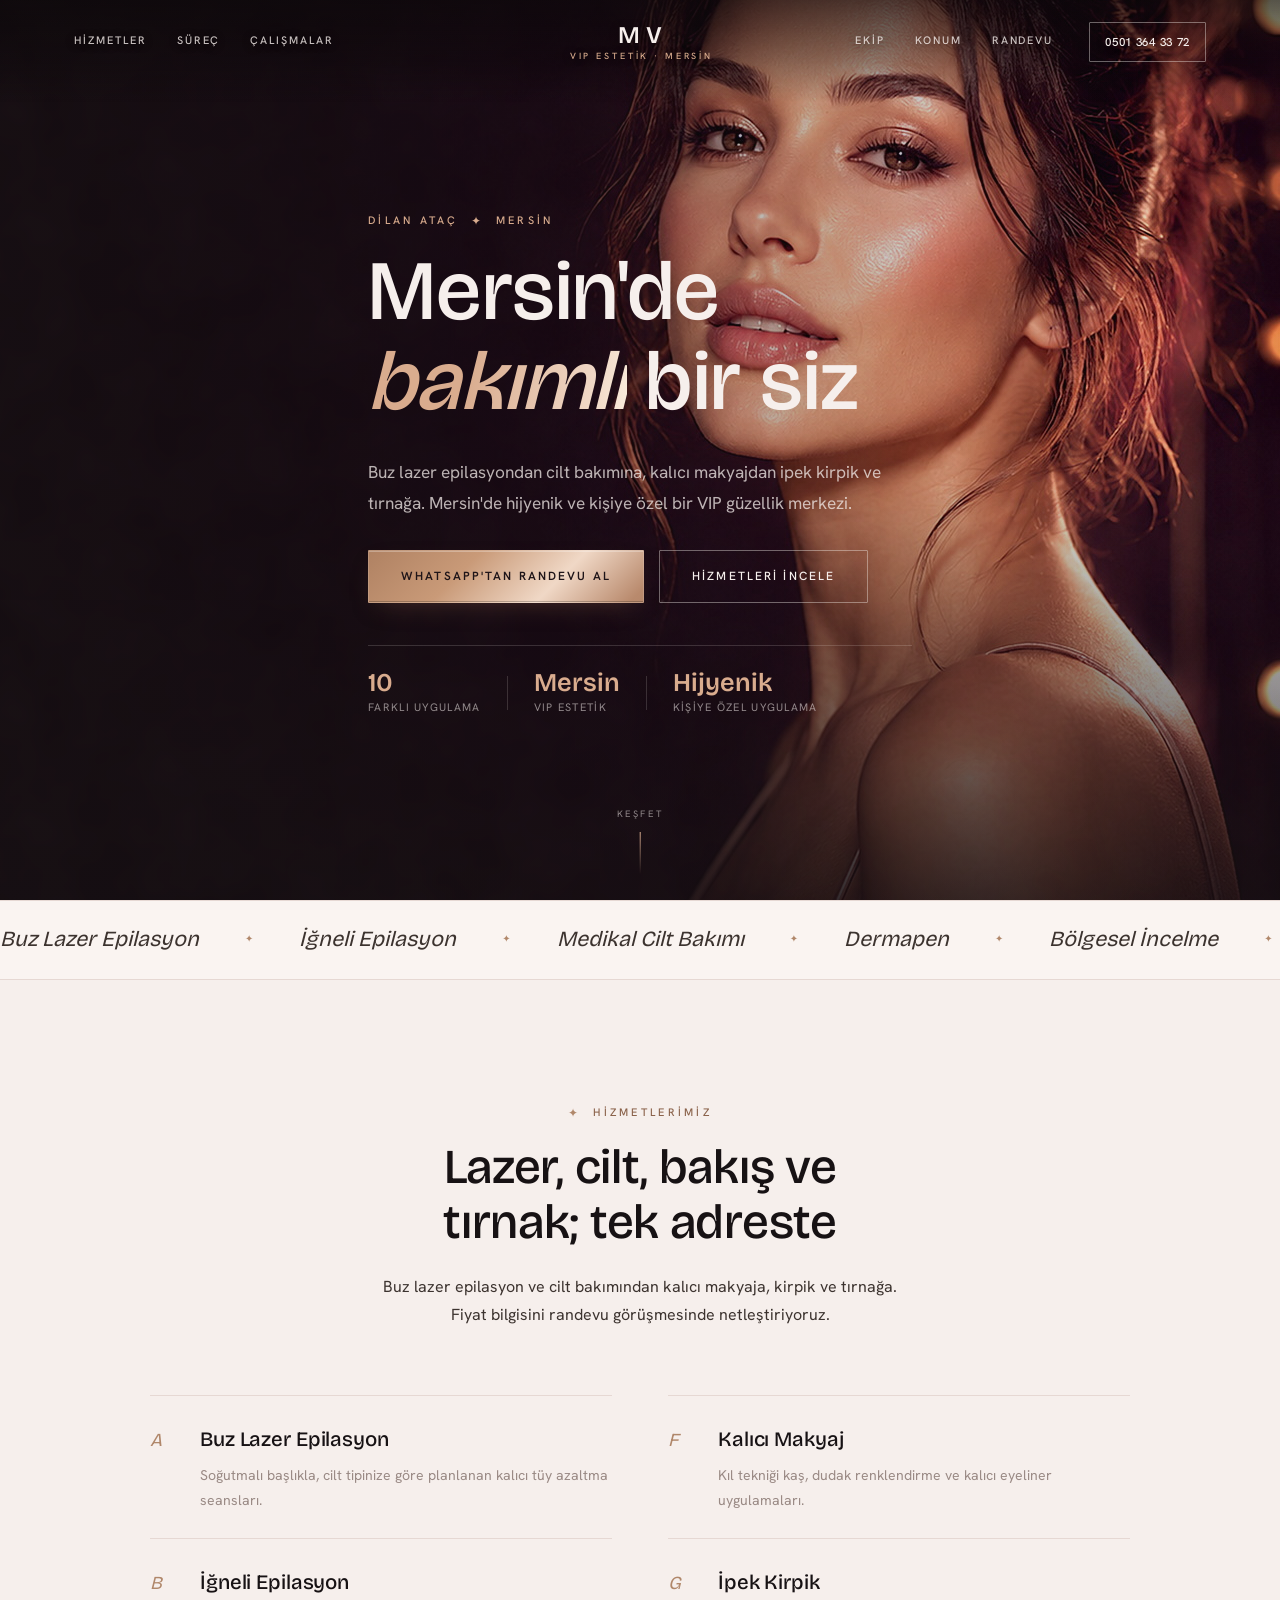
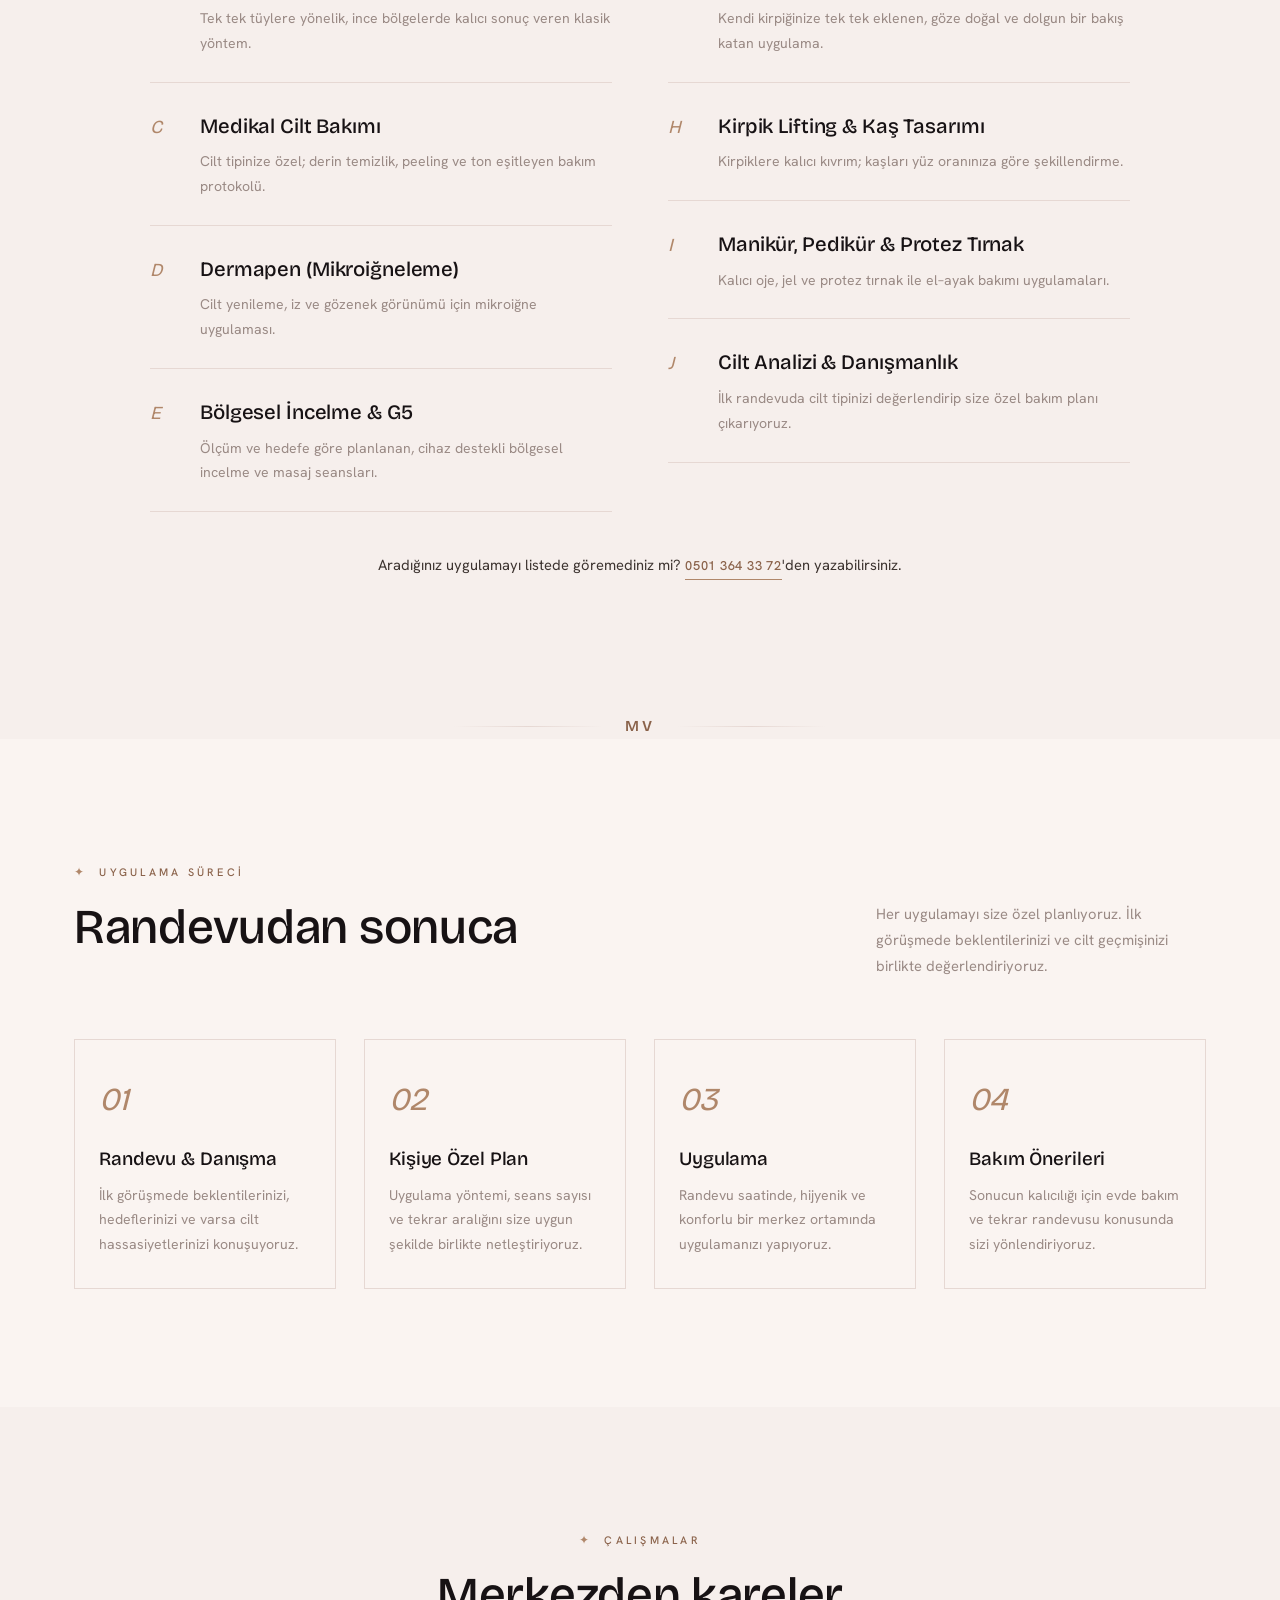
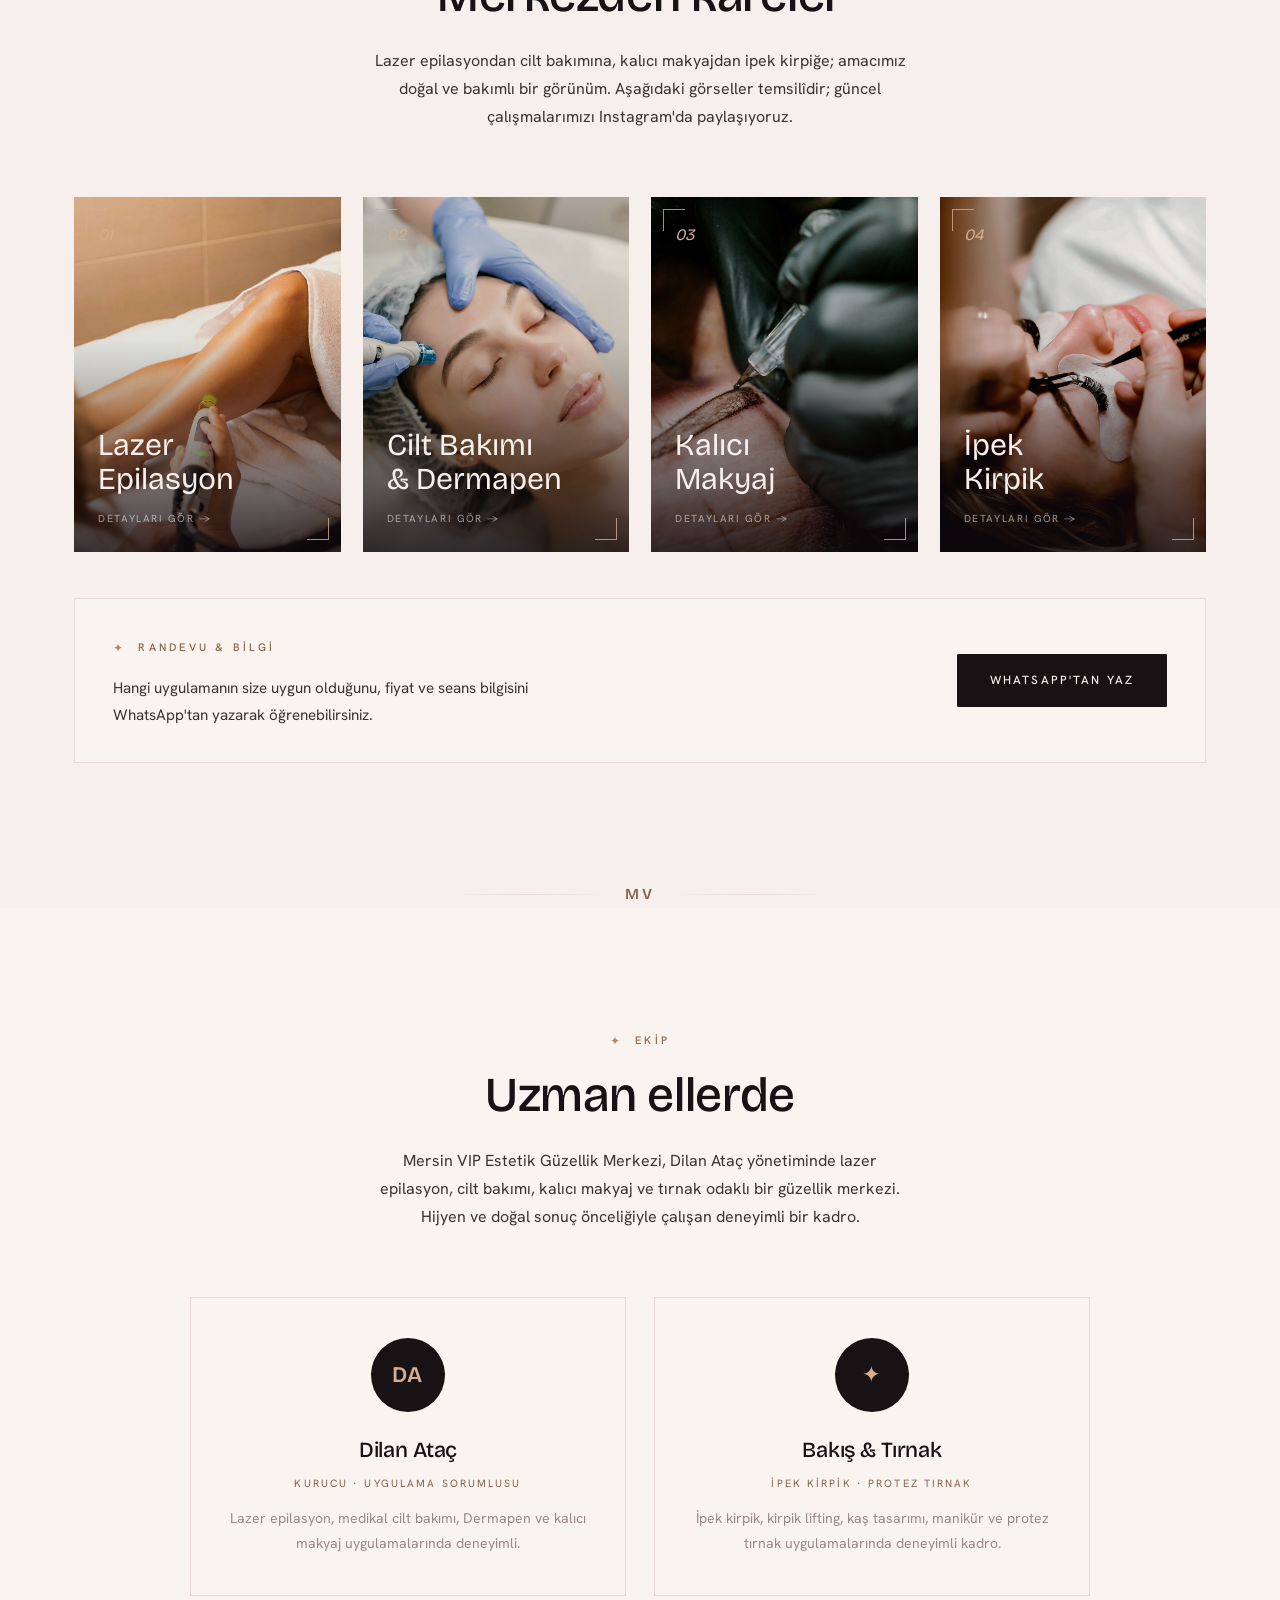
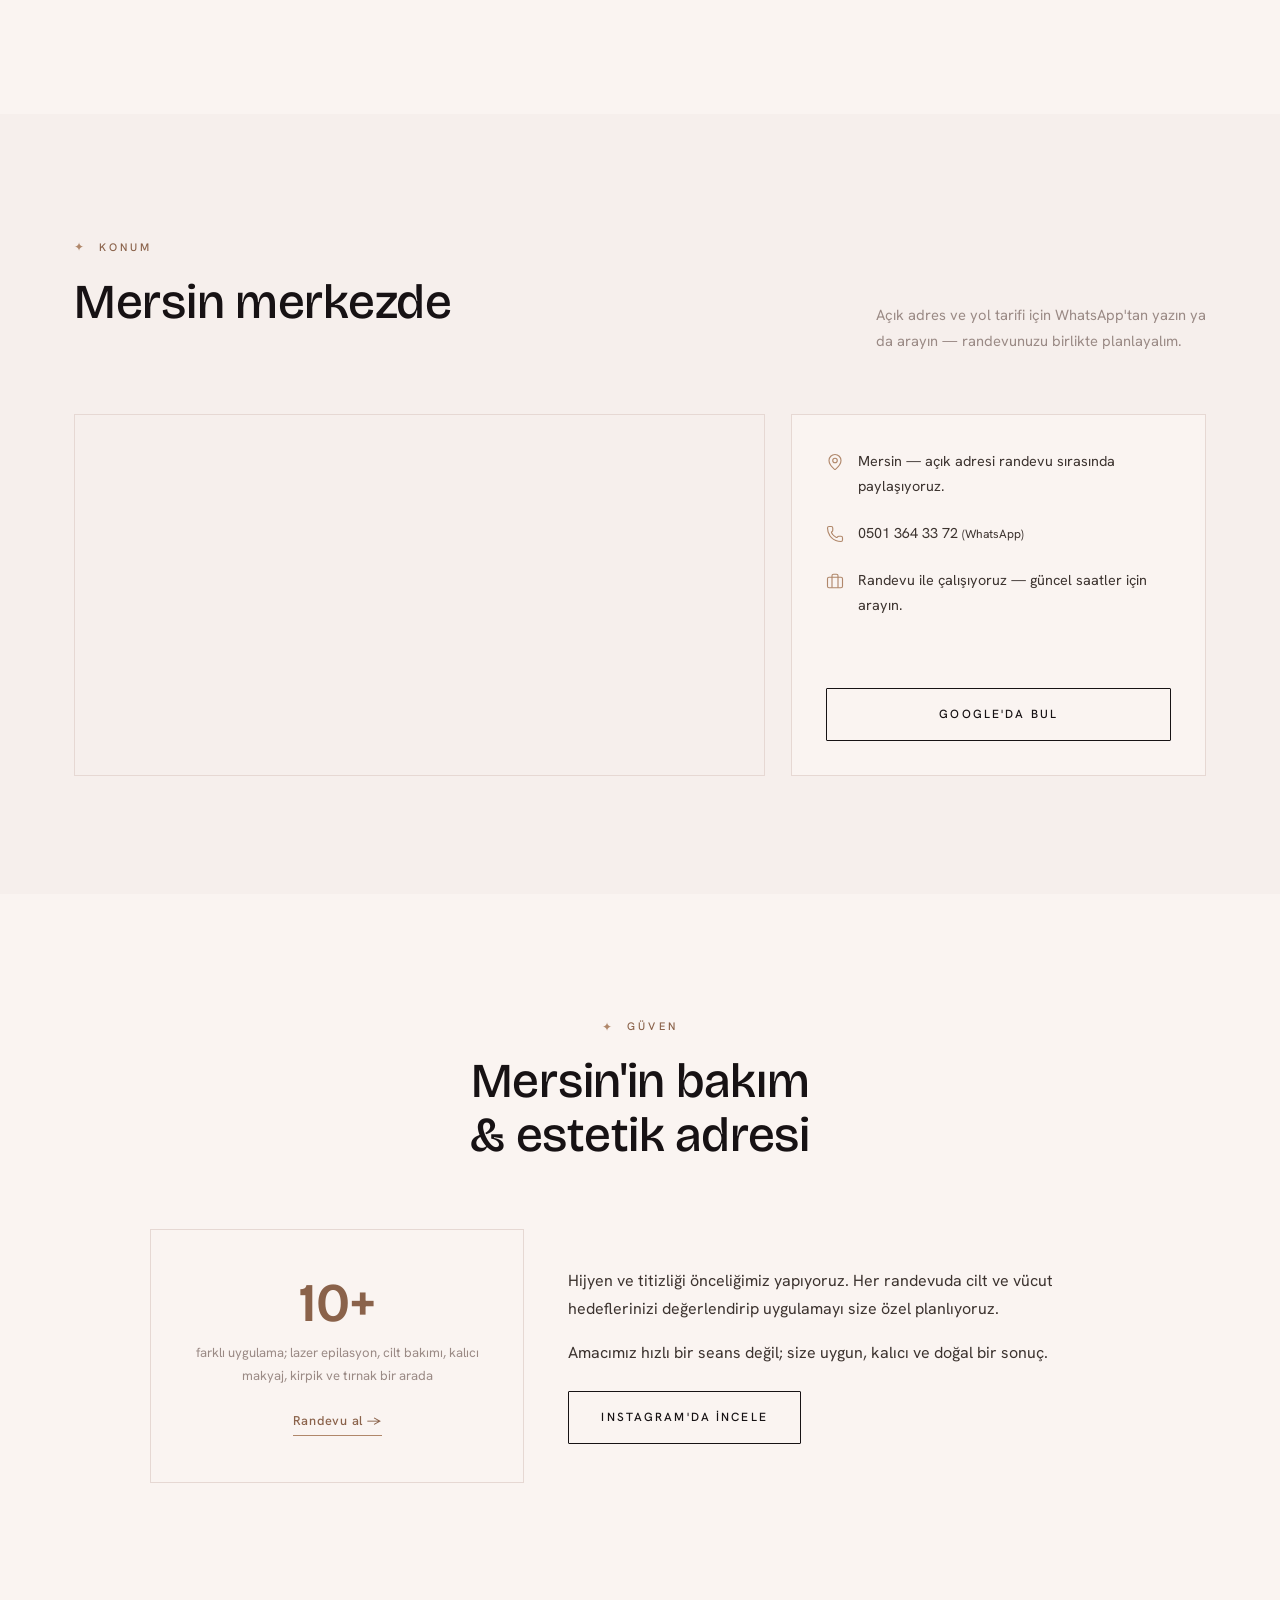
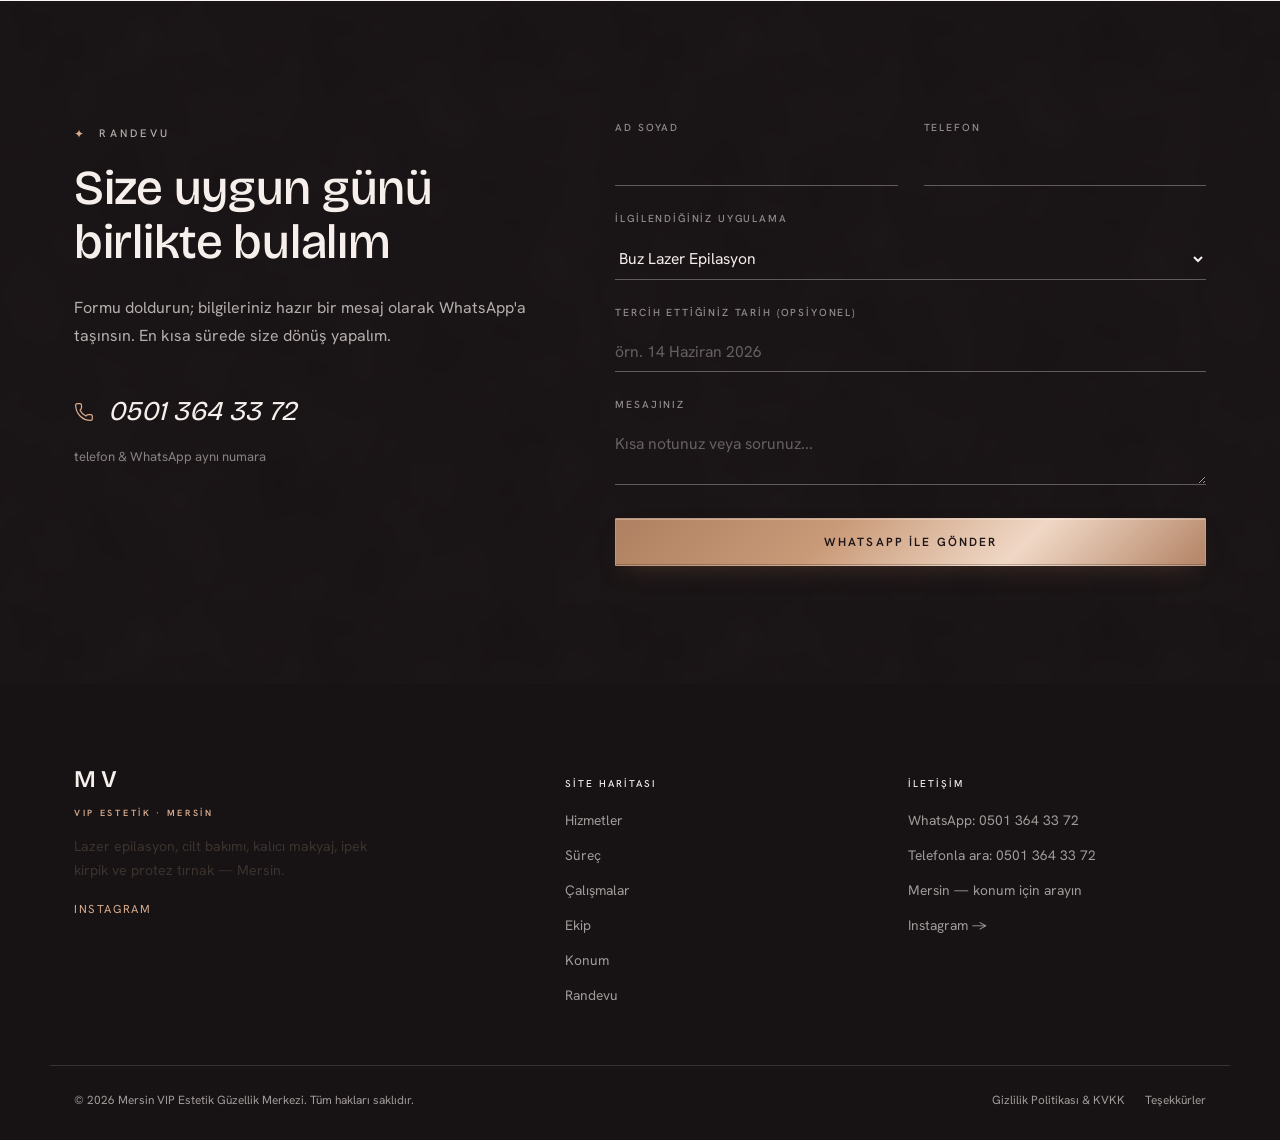
==== commit 95f69605: "Header yazılarına text-shadow okunabilirlik payı (mobil kaydırma)" ====
--- a/index.html
+++ b/index.html
@@ -37,7 +37,7 @@
 <link rel="apple-touch-icon" href="data:image/svg+xml,%3Csvg xmlns='http://www.w3.org/2000/svg' viewBox='0 0 100 100'%3E%3Crect width='100' height='100' fill='%23171214'/%3E%3Ctext x='50' y='62' font-family='Georgia,serif' font-weight='600' font-size='34' fill='%23f0d8c6' text-anchor='middle'%3EMV%3C/text%3E%3C/svg%3E">
 <link rel="preconnect" href="https://fonts.googleapis.com">
 <link rel="preconnect" href="https://fonts.gstatic.com" crossorigin>
-<link rel="stylesheet" href="styles.css?v=1">
+<link rel="stylesheet" href="styles.css?v=2">
 
 <script type="application/ld+json">
 {
--- a/styles.css
+++ b/styles.css
@@ -176,6 +176,11 @@
   background: linear-gradient(180deg, rgba(12,8,10,.66) 0%, rgba(12,8,10,.32) 58%, rgba(12,8,10,0) 100%);
   transition: opacity .35s ease; }
 .header.scrolled::before{ opacity:0; }
+/* Kaydırmadan önce (hero üstünde) yazılara ek okunabilirlik payı */
+.header:not(.scrolled) .logo-name,
+.header:not(.scrolled) .logo-sub,
+.header:not(.scrolled) .nav a,
+.header:not(.scrolled) .header-phone{ text-shadow: 0 1px 10px rgba(0,0,0,.45); }
 .header.scrolled{ background: rgba(250,244,241,.985); backdrop-filter: blur(10px); box-shadow: 0 1px 0 var(--line); }
 :root[data-theme="dark"] .header.scrolled{ background: rgba(29,22,26,.985); }
 @media (prefers-color-scheme: dark){ :root:not([data-theme="light"]) .header.scrolled{ background: rgba(29,22,26,.985); } }
